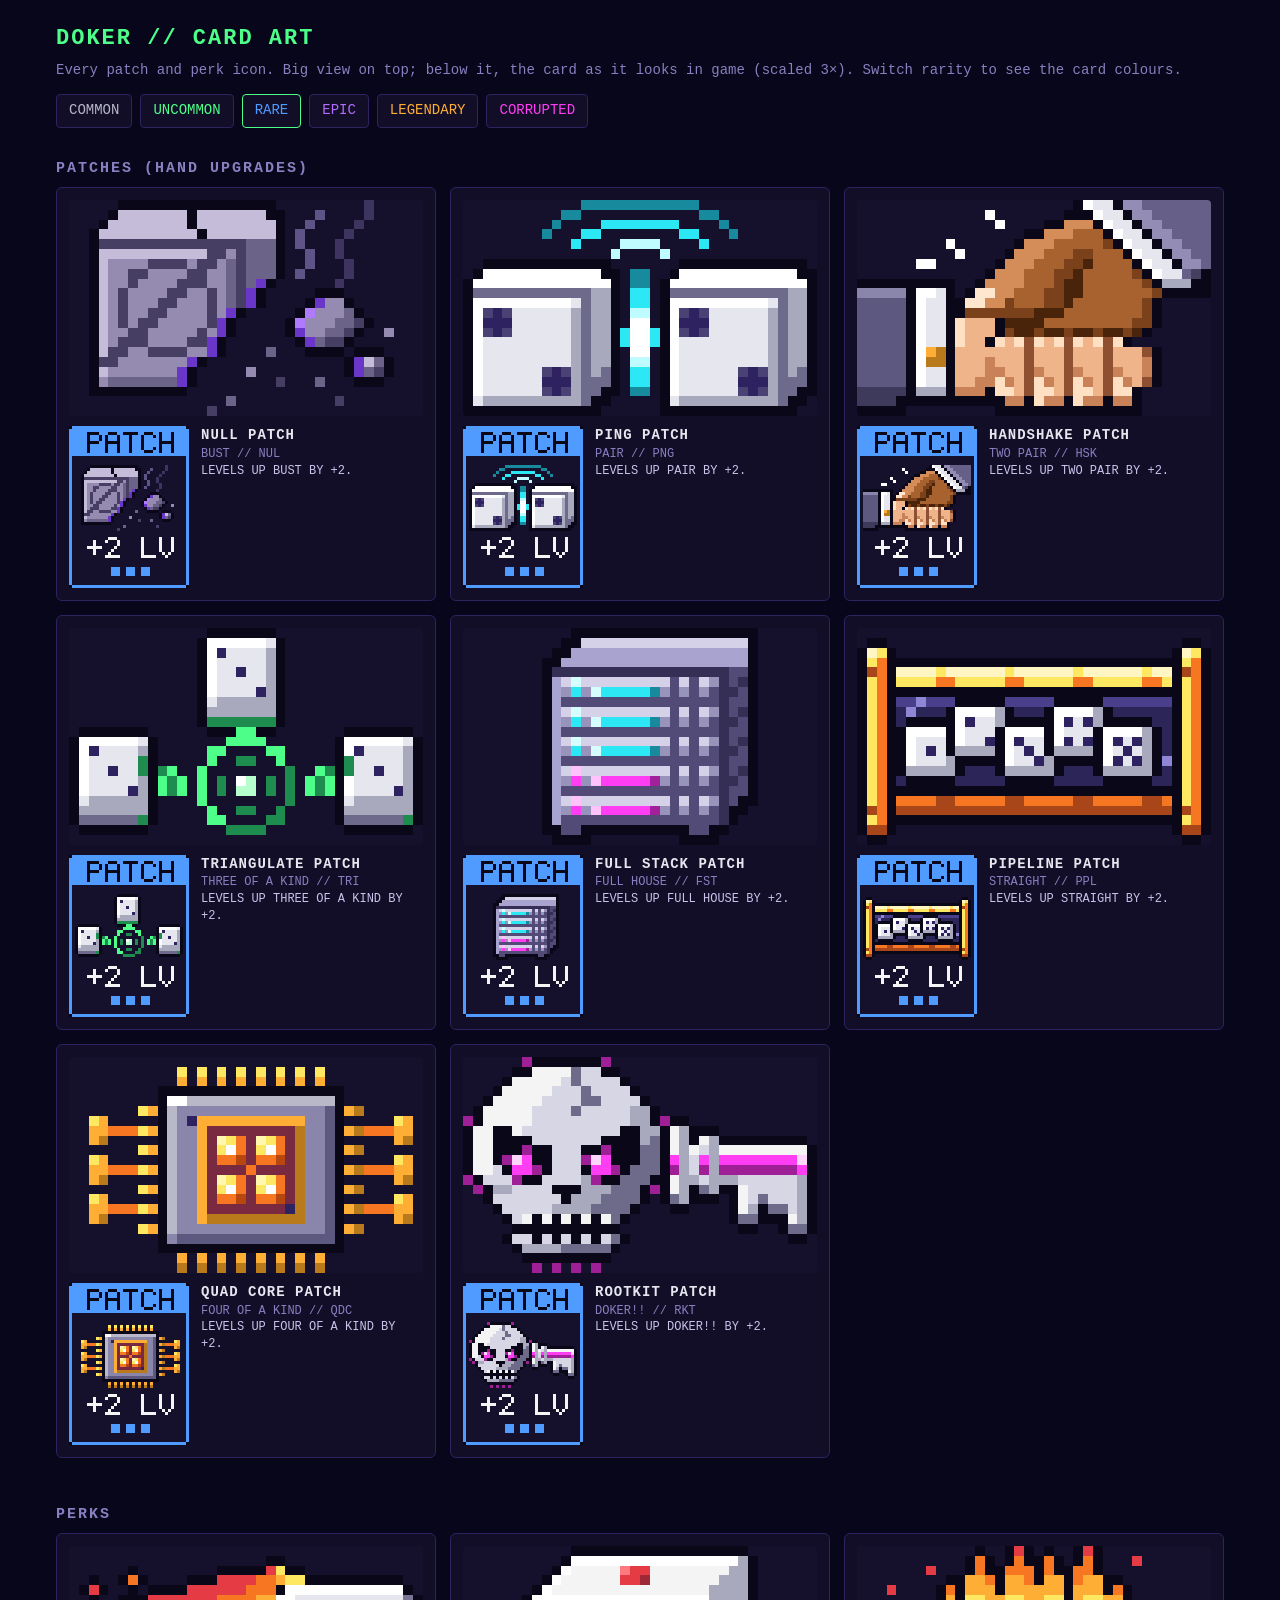
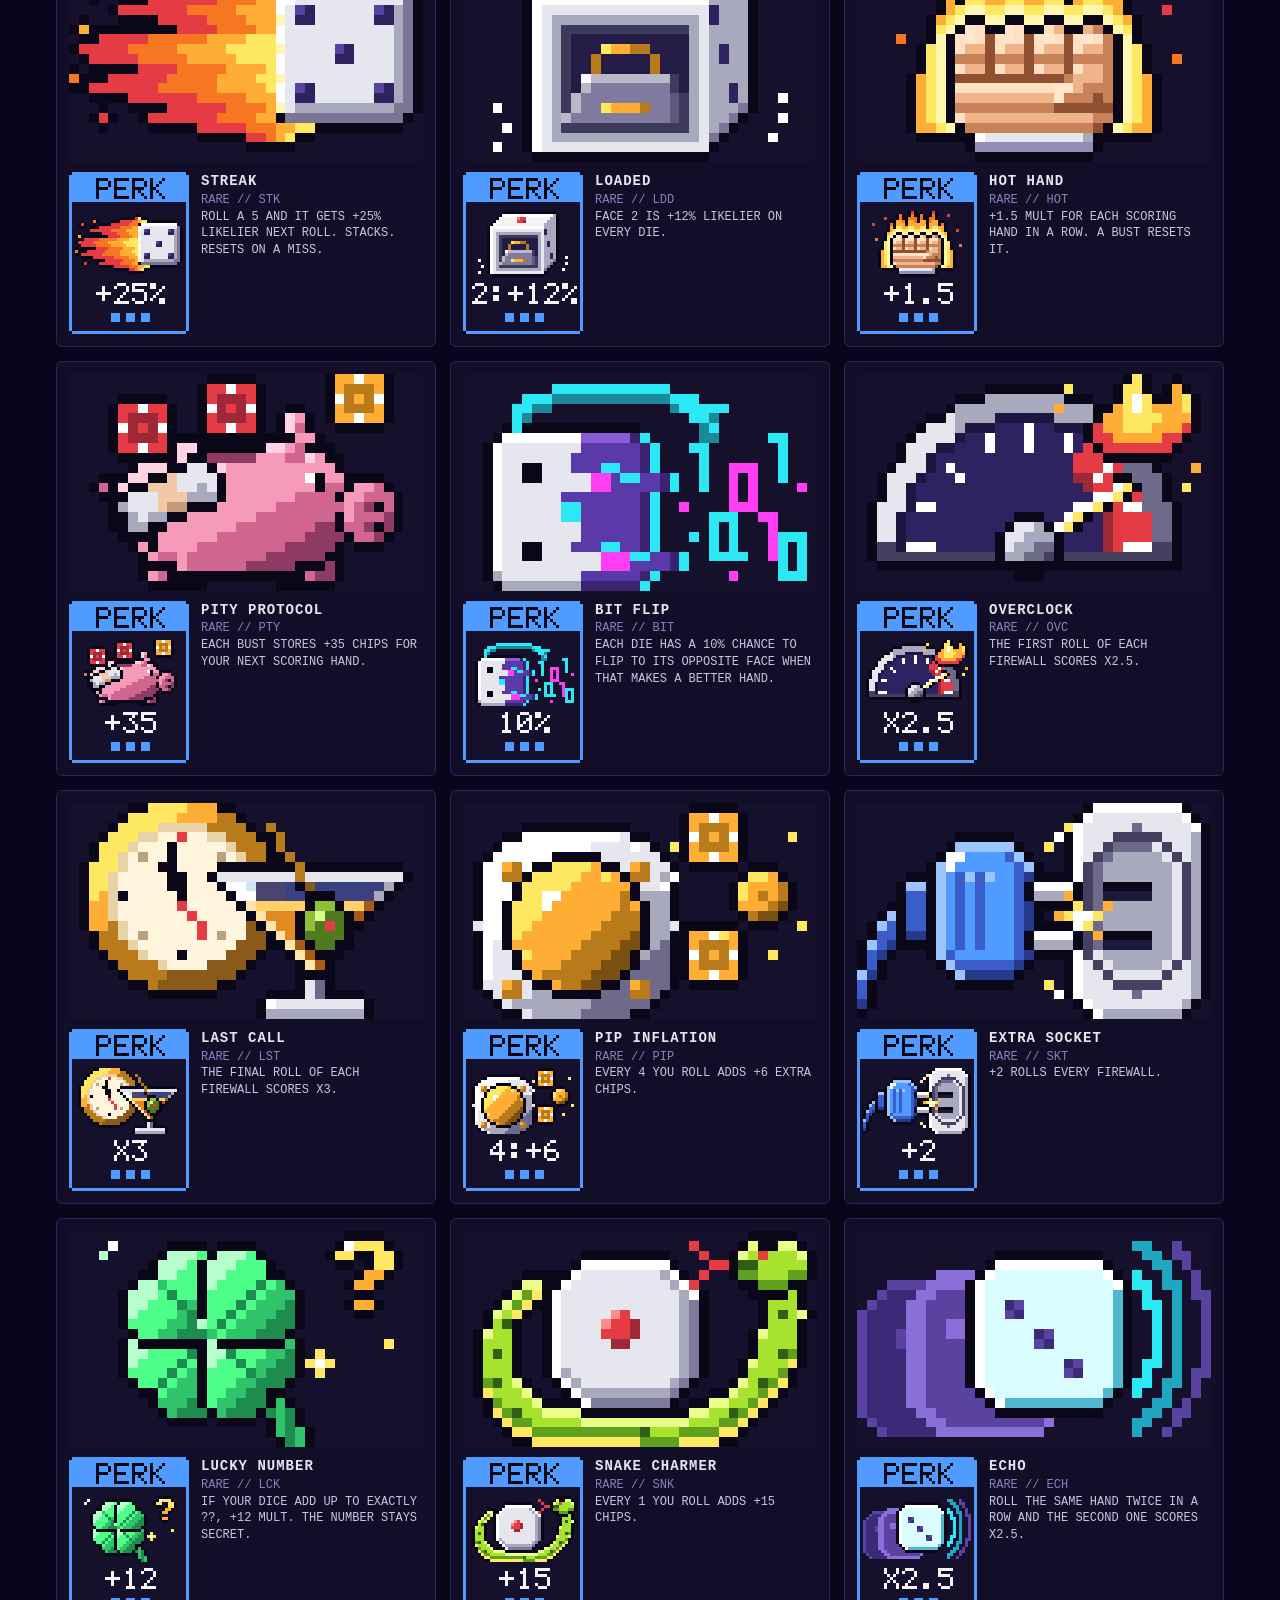
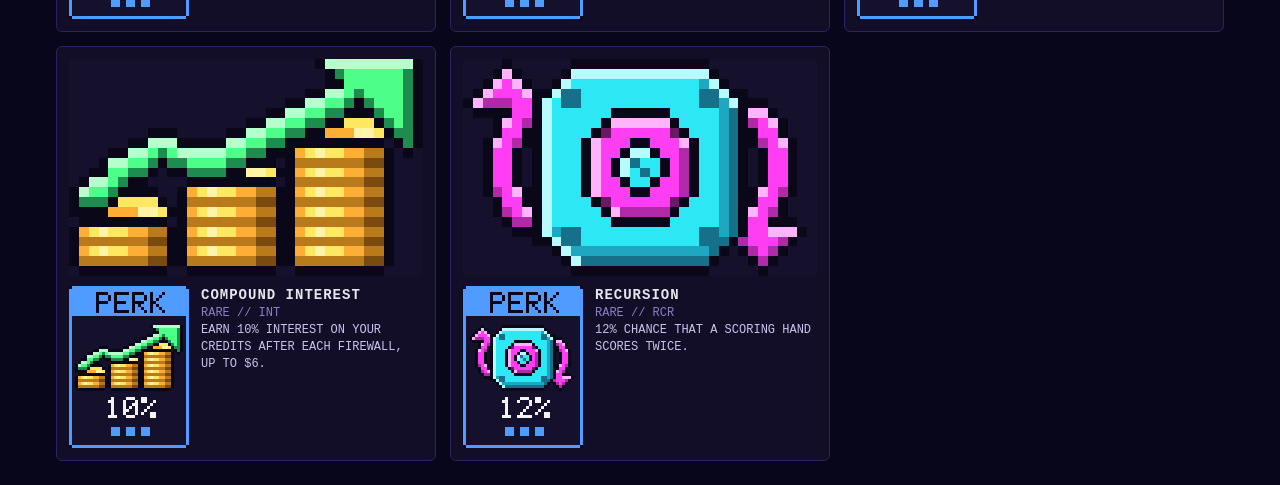
==== art-gallery.html @ 561af398 "Declutter table, show perk values, autosave + continue, card art - Table: remove HOUSE OF BONES, ~/D" ====
<!doctype html>
<html lang="en">
<head>
<meta charset="utf-8">
<meta name="viewport" content="width=device-width, initial-scale=1">
<title>DOKER Card Art</title>
<style>
  :root { --bg: #07061a; --panel: #120e28; --line: #2e2260; --text: #e6e6ef; --dim: #8a7fc0; --green: #4dff88; }
  * { box-sizing: border-box; }
  body { margin: 0; background: var(--bg); color: var(--text); font: 14px/1.4 ui-monospace, Menlo, Consolas, monospace; }
  header { padding: 24px 16px 8px; max-width: 1200px; margin: 0 auto; }
  h1 { margin: 0; font-size: 22px; letter-spacing: 2px; color: var(--green); }
  header p { margin: 6px 0 0; color: var(--dim); }
  .bar { display: flex; gap: 8px; flex-wrap: wrap; margin-top: 14px; }
  .bar button { background: var(--panel); color: var(--text); border: 1px solid var(--line); padding: 6px 12px; font: inherit; cursor: pointer; border-radius: 4px; }
  .bar button.on { border-color: var(--green); color: var(--green); }
  h2 { max-width: 1200px; margin: 22px auto 8px; padding: 0 16px; font-size: 15px; color: var(--dim); letter-spacing: 2px; }
  .grid { max-width: 1200px; margin: 0 auto; padding: 0 16px 24px; display: grid; grid-template-columns: repeat(auto-fill, minmax(300px, 1fr)); gap: 14px; }
  .tile { background: var(--panel); border: 1px solid var(--line); border-radius: 6px; padding: 12px; display: flex; flex-direction: column; gap: 10px; }
  .row { display: flex; gap: 12px; align-items: flex-start; }
  canvas { image-rendering: pixelated; display: block; }
  .big { background: #15112c; border-radius: 4px; width: 100%; height: auto; }
  .name { font-weight: bold; letter-spacing: 1px; }
  .sub { color: var(--dim); font-size: 12px; }
  .desc { font-size: 12px; color: #c9c3ea; }
  .missing { color: #ff6b75; font-size: 12px; }
</style>
</head>
<body>
<header>
  <h1>DOKER // CARD ART</h1>
  <p>Every patch and perk icon. Big view on top; below it, the card as it looks in game (scaled 3×). Switch rarity to see the card colours.</p>
  <div class="bar" id="rar"></div>
</header>
<h2>PATCHES (HAND UPGRADES)</h2>
<div class="grid" id="patches"></div>
<h2>PERKS</h2>
<div class="grid" id="perks"></div>

<script src="js/font.js"></script>
<script src="js/sprites.js"></script>
<script src="js/cardart.js"></script>
<script src="js/rules.js"></script>
<script src="js/items.js"></script>
<script>
'use strict';
let rarity = 2;

function bigCanvas(img) {
  const Z = 6, c = document.createElement('canvas');
  c.width = 36 * Z; c.height = 22 * Z; c.className = 'big';
  const g = c.getContext('2d'); g.imageSmoothingEnabled = false;
  g.fillStyle = '#15112c'; g.fillRect(0, 0, c.width, c.height);
  if (img) g.drawImage(img, Math.round((36 - img.width) / 2) * Z, Math.round((22 - img.height) / 2) * Z, img.width * Z, img.height * Z);
  return c;
}

// Mirrors UI.itemCard's layout (40x54 pack card) without needing the game loop.
function cardCanvas(it) {
  const W = 40, H = 54, S = 3, col = RARITY.col[it.rarity];
  const [tmp, t] = newCanvas(W, H);
  t.fillStyle = PAL.ink; t.fillRect(0, 0, W, H);
  t.fillStyle = col; t.fillRect(1, 0, W - 2, H); t.fillRect(0, 1, W, H - 2);
  t.fillStyle = '#15112c'; t.fillRect(1, 1, W - 2, H - 2);
  t.fillStyle = col; t.fillRect(1, 1, W - 2, 9);
  drawText(t, it.kind === 'perk' ? 'PERK' : 'PATCH', W / 2, 2, PAL.ink, { align: 'center' });
  const art = CARD_ART[it.kind === 'patch' ? it.key : it.id];
  if (art) t.drawImage(art, Math.round((W - art.width) / 2), 11 + Math.max(0, Math.floor((H - 27 - art.height) / 2)));
  else drawText(t, itemCode(it), W / 2, H / 2 - 8, col, { align: 'center', scale: 2 });
  const label = it.kind === 'patch' ? '+' + PATCH_BOOST[it.rarity].lv + ' LV' : perkShort(it);
  drawText(t, label, W / 2, art ? H - 17 : H / 2 + 9, PAL.white, { align: 'center' });
  const n = it.rarity === 5 ? 5 : it.rarity + 1, tw = n * 5 - 2;
  for (let k = 0; k < n; k++) { t.fillStyle = it.rarity === 5 ? PAL.magenta : col; t.fillRect(Math.round(W / 2 - tw / 2) + k * 5, H - 7, 3, 3); }
  const c = document.createElement('canvas'); c.width = W * S; c.height = H * S;
  const g = c.getContext('2d'); g.imageSmoothingEnabled = false; g.drawImage(tmp, 0, 0, W * S, H * S);
  return c;
}

function tile(it, title, sub, desc) {
  const art = CARD_ART[it.kind === 'patch' ? it.key : it.id];
  const el = document.createElement('div'); el.className = 'tile';
  const row = document.createElement('div'); row.className = 'row';
  const txt = document.createElement('div');
  txt.innerHTML = `<div class="name"></div><div class="sub"></div><div class="desc"></div>` + (art ? '' : '<div class="missing">NO ART YET</div>');
  txt.querySelector('.name').textContent = title;
  txt.querySelector('.sub').textContent = sub;
  txt.querySelector('.desc').textContent = desc;
  row.append(cardCanvas(it), txt);
  el.append(bigCanvas(art), row);
  return el;
}

function render() {
  const P = document.getElementById('patches'), K = document.getElementById('perks');
  P.innerHTML = ''; K.innerHTML = '';
  for (const key of Object.keys(HANDS)) {
    const it = makePatch(key, rarity);
    P.appendChild(tile(it, HANDS[key].proto + ' PATCH', HANDS[key].name + ' // ' + PATCH_CODE[key], itemDesc(it, true)));
  }
  for (const id of PERK_IDS) {
    const it = makePerk(id, rarity);
    K.appendChild(tile(it, PERK_DEFS[id].name, RARITY.name[rarity] + ' // ' + PERK_DEFS[id].code, itemDesc(it, true)));
  }
}

const bar = document.getElementById('rar');
RARITY.name.forEach((n, r) => {
  const b = document.createElement('button'); b.textContent = n; b.style.color = RARITY.col[r];
  b.onclick = () => { rarity = r; [...bar.children].forEach((x, i) => x.classList.toggle('on', i === r)); render(); };
  if (r === rarity) b.classList.add('on');
  bar.appendChild(b);
});
render();
</script>
</body>
</html>
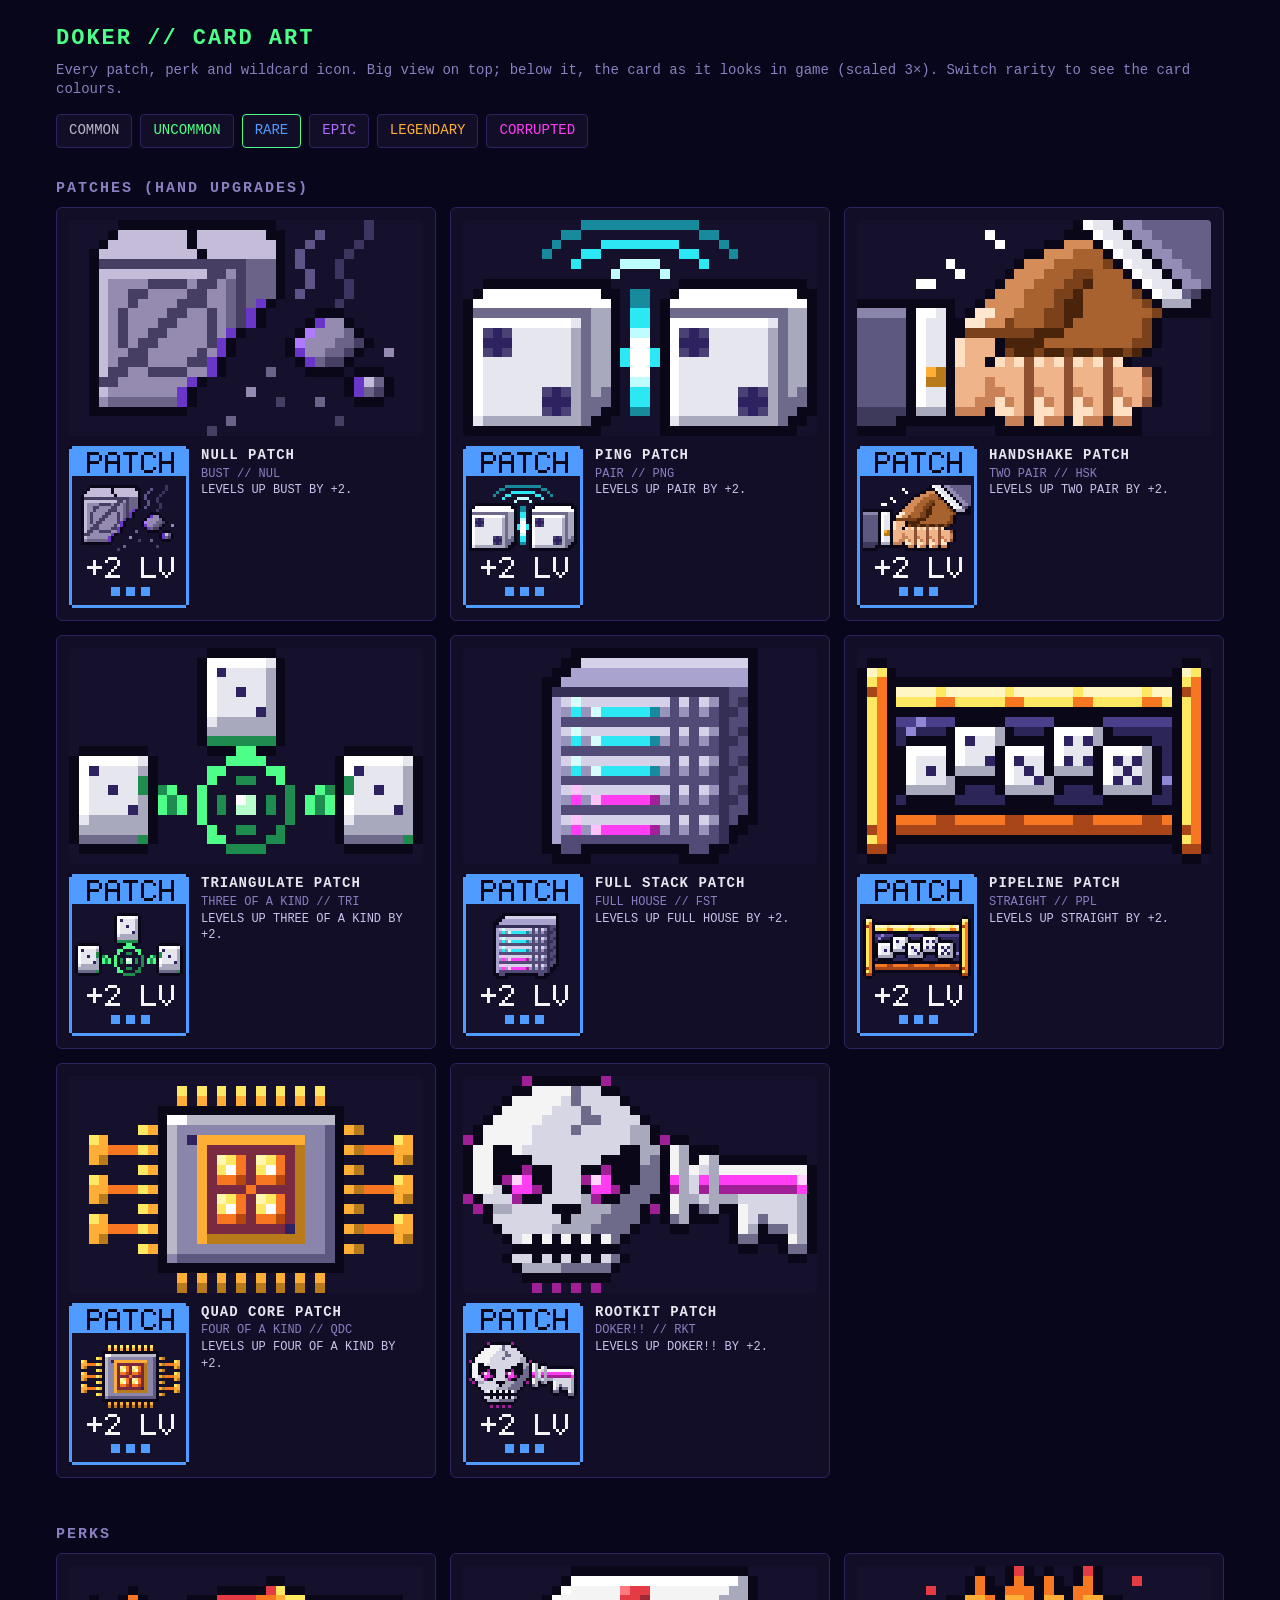
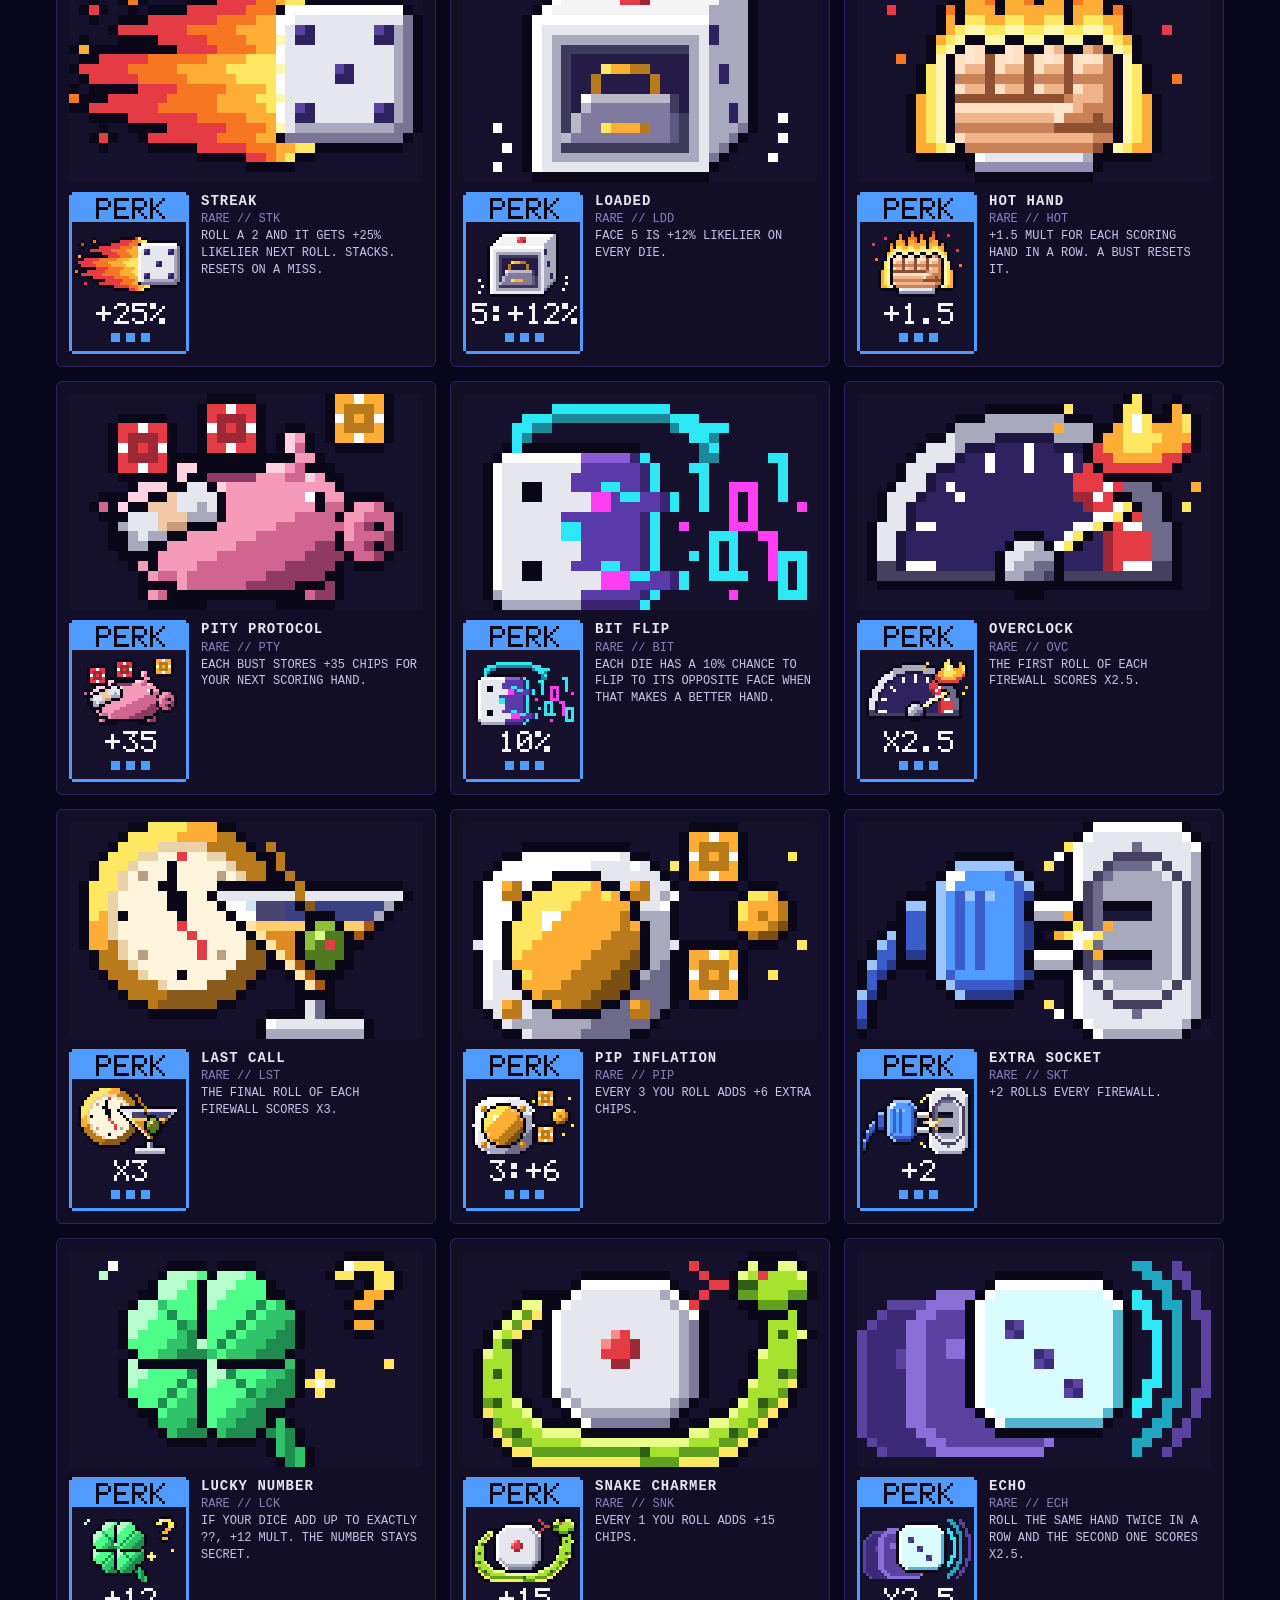
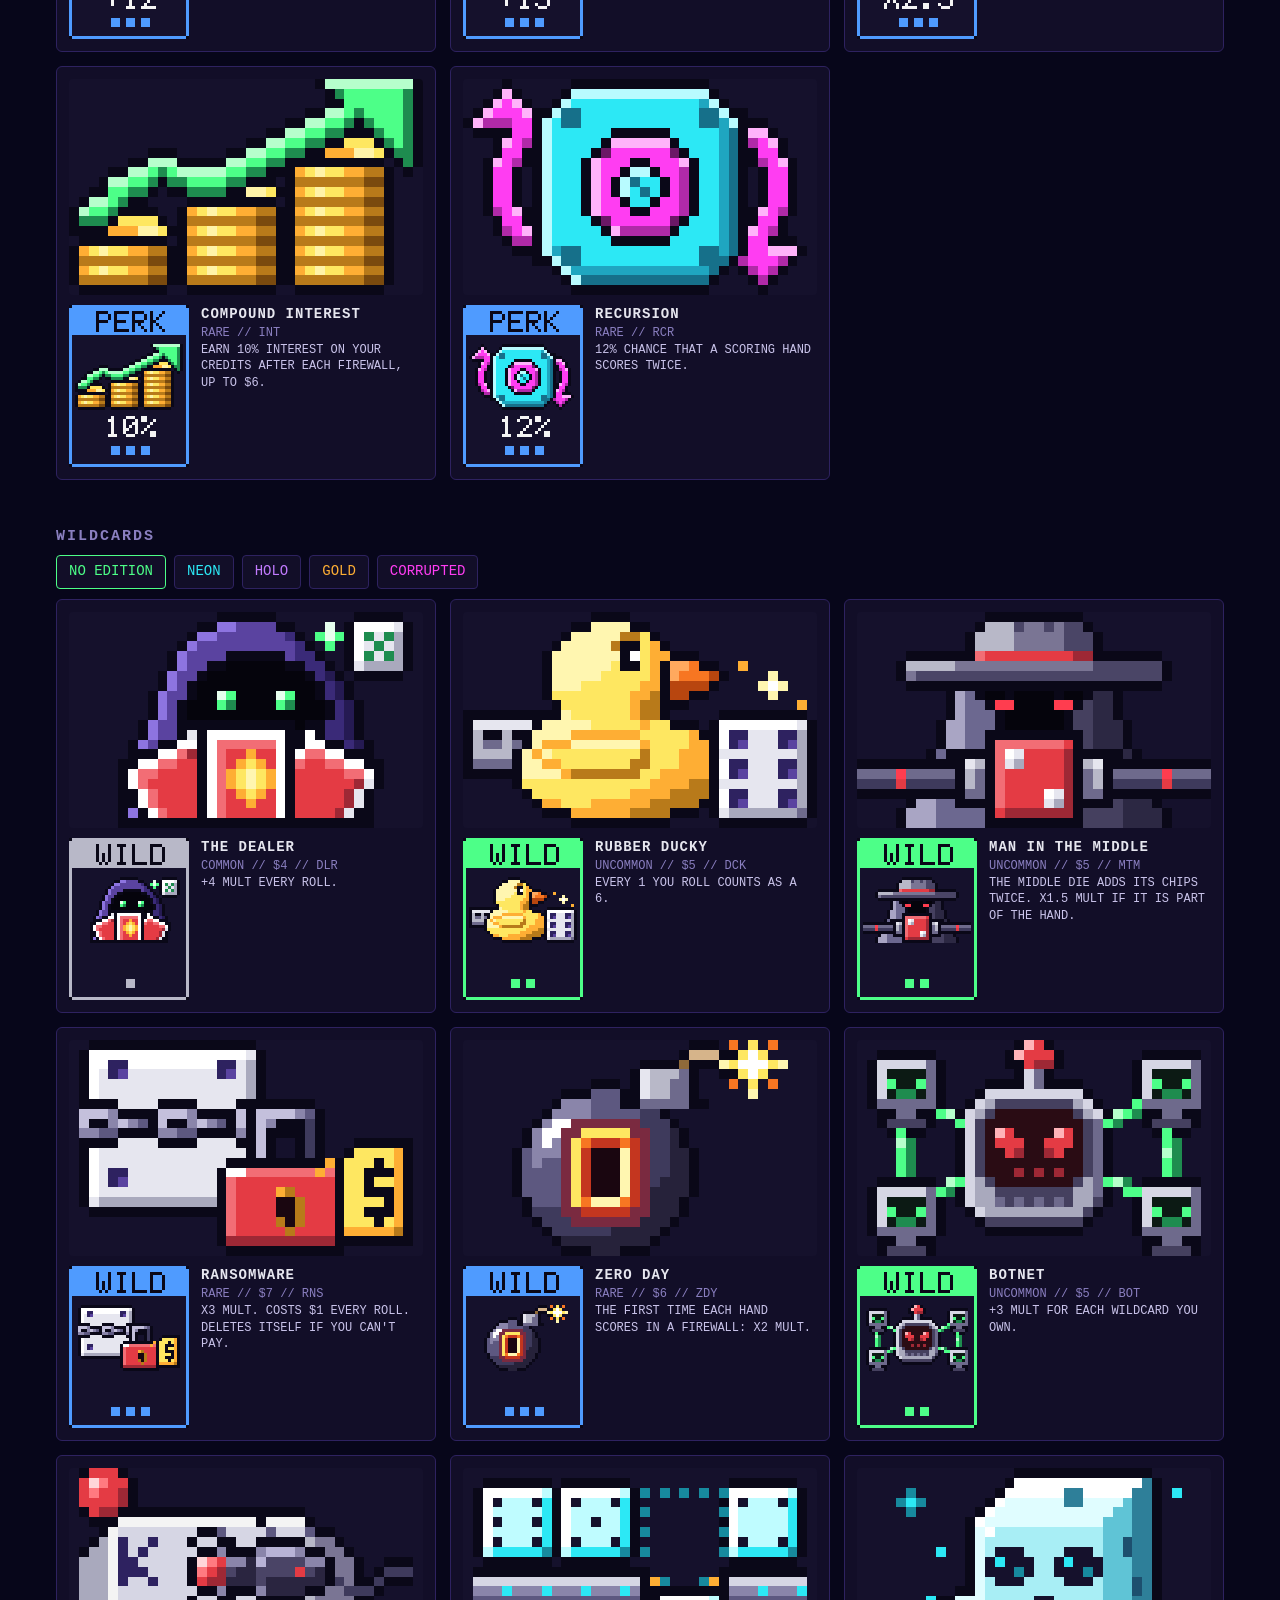
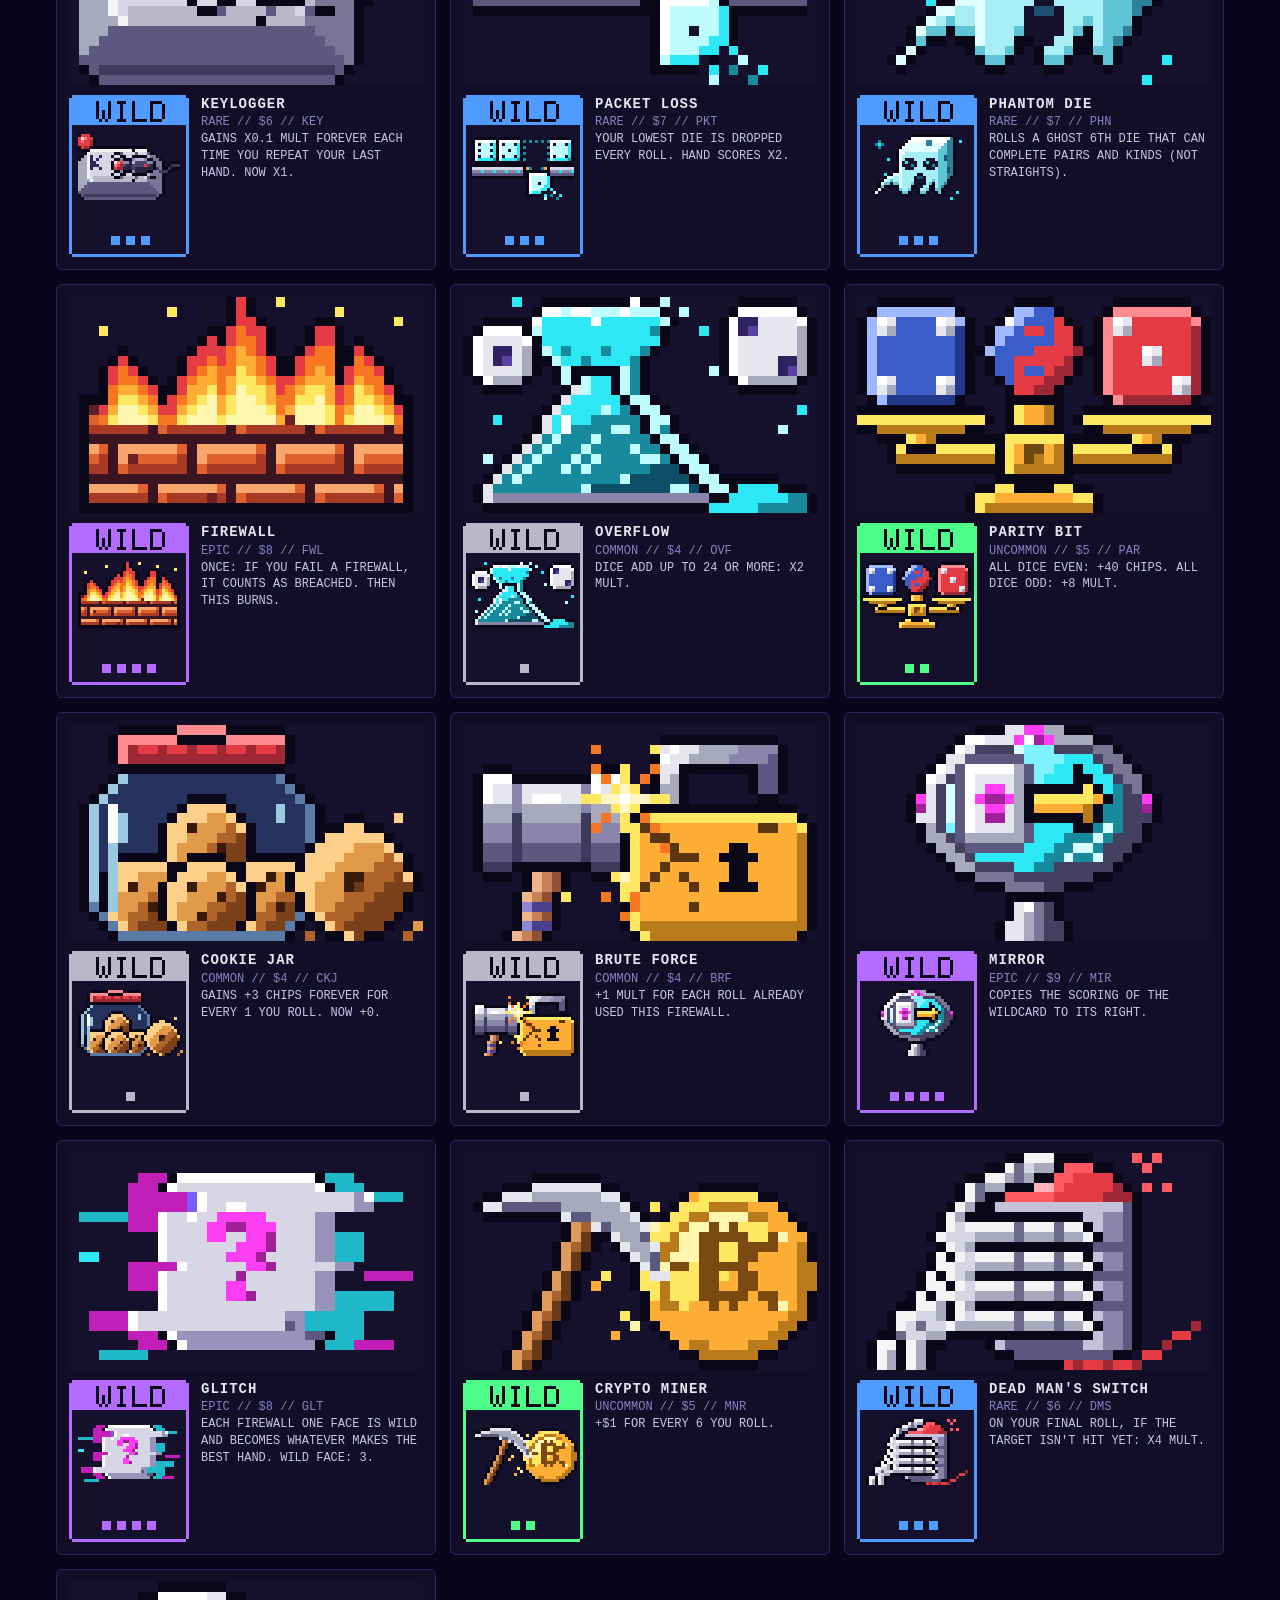
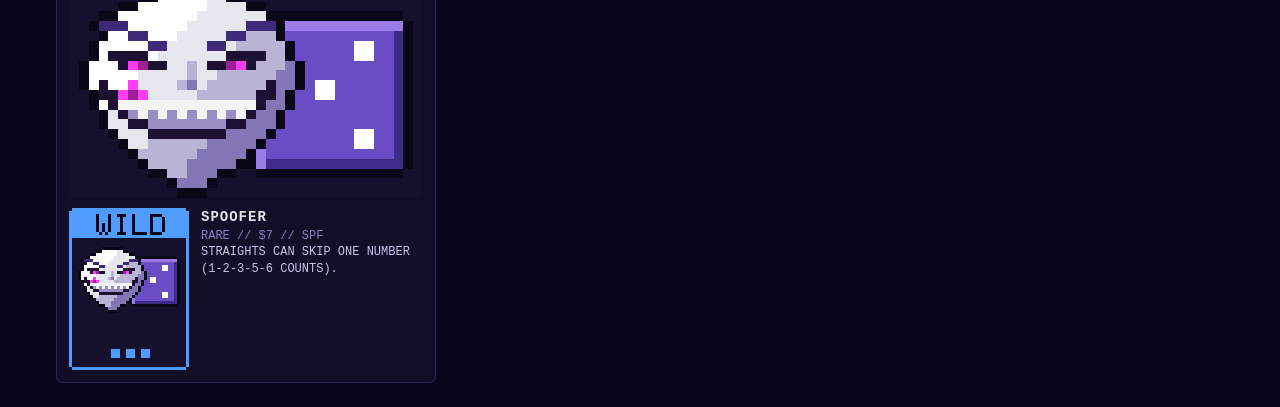
==== commit 1680963d: "Add wildcards: 19 joker-style cards, editions, pack, art - Engine: WILD_DEFS, editions, evalHand (Ru" ====
--- a/art-gallery.html
+++ b/art-gallery.html
@@ -29,13 +29,16 @@
 <body>
 <header>
   <h1>DOKER // CARD ART</h1>
-  <p>Every patch and perk icon. Big view on top; below it, the card as it looks in game (scaled 3×). Switch rarity to see the card colours.</p>
+  <p>Every patch, perk and wildcard icon. Big view on top; below it, the card as it looks in game (scaled 3×). Switch rarity to see the card colours.</p>
   <div class="bar" id="rar"></div>
 </header>
 <h2>PATCHES (HAND UPGRADES)</h2>
 <div class="grid" id="patches"></div>
 <h2>PERKS</h2>
 <div class="grid" id="perks"></div>
+<h2>WILDCARDS</h2>
+<div class="bar" id="eds" style="max-width:1200px;margin:0 auto 10px;padding:0 16px"></div>
+<div class="grid" id="wilds"></div>
 
 <script src="js/font.js"></script>
 <script src="js/sprites.js"></script>
@@ -44,7 +47,7 @@
 <script src="js/items.js"></script>
 <script>
 'use strict';
-let rarity = 2;
+let rarity = 2, edition = null;
 
 function bigCanvas(img) {
   const Z = 6, c = document.createElement('canvas');
@@ -63,12 +66,13 @@
   t.fillStyle = col; t.fillRect(1, 0, W - 2, H); t.fillRect(0, 1, W, H - 2);
   t.fillStyle = '#15112c'; t.fillRect(1, 1, W - 2, H - 2);
   t.fillStyle = col; t.fillRect(1, 1, W - 2, 9);
-  drawText(t, it.kind === 'perk' ? 'PERK' : 'PATCH', W / 2, 2, PAL.ink, { align: 'center' });
+  drawText(t, it.kind === 'perk' ? 'PERK' : it.kind === 'wild' ? 'WILD' : 'PATCH', W / 2, 2, PAL.ink, { align: 'center' });
   const art = CARD_ART[it.kind === 'patch' ? it.key : it.id];
   if (art) t.drawImage(art, Math.round((W - art.width) / 2), 11 + Math.max(0, Math.floor((H - 27 - art.height) / 2)));
   else drawText(t, itemCode(it), W / 2, H / 2 - 8, col, { align: 'center', scale: 2 });
-  const label = it.kind === 'patch' ? '+' + PATCH_BOOST[it.rarity].lv + ' LV' : perkShort(it);
-  drawText(t, label, W / 2, art ? H - 17 : H / 2 + 9, PAL.white, { align: 'center' });
+  const label = itemShort(it);
+  if (label) drawText(t, label, W / 2, art ? H - 17 : H / 2 + 9, it.edition ? EDITIONS[it.edition].col : PAL.white, { align: 'center' });
+  if (it.edition) { t.fillStyle = EDITIONS[it.edition].col; t.fillRect(0, 0, W, 1); t.fillRect(0, H - 1, W, 1); t.fillRect(0, 0, 1, H); t.fillRect(W - 1, 0, 1, H); }
   const n = it.rarity === 5 ? 5 : it.rarity + 1, tw = n * 5 - 2;
   for (let k = 0; k < n; k++) { t.fillStyle = it.rarity === 5 ? PAL.magenta : col; t.fillRect(Math.round(W / 2 - tw / 2) + k * 5, H - 7, 3, 3); }
   const c = document.createElement('canvas'); c.width = W * S; c.height = H * S;
@@ -97,6 +101,11 @@
     const it = makePatch(key, rarity);
     P.appendChild(tile(it, HANDS[key].proto + ' PATCH', HANDS[key].name + ' // ' + PATCH_CODE[key], itemDesc(it, true)));
   }
+  const Wd = document.getElementById('wilds'); Wd.innerHTML = '';
+  for (const id of WILD_IDS) {
+    const it = makeWild(id, edition);
+    Wd.appendChild(tile(it, WILD_DEFS[id].name, RARITY.name[it.rarity] + ' // $' + itemPrice(it) + ' // ' + WILD_DEFS[id].code, itemDesc(it, true)));
+  }
   for (const id of PERK_IDS) {
     const it = makePerk(id, rarity);
     K.appendChild(tile(it, PERK_DEFS[id].name, RARITY.name[rarity] + ' // ' + PERK_DEFS[id].code, itemDesc(it, true)));
@@ -110,6 +119,14 @@
   if (r === rarity) b.classList.add('on');
   bar.appendChild(b);
 });
+const eds = document.getElementById('eds');
+[null, ...Object.keys(EDITIONS)].forEach(e => {
+  const b = document.createElement('button'); b.textContent = e ? EDITIONS[e].name : 'NO EDITION';
+  if (e) b.style.color = EDITIONS[e].col;
+  b.onclick = () => { edition = e; [...eds.children].forEach(x => x.classList.toggle('on', x === b)); render(); };
+  if (e === edition) b.classList.add('on');
+  eds.appendChild(b);
+});
 render();
 </script>
 </body>
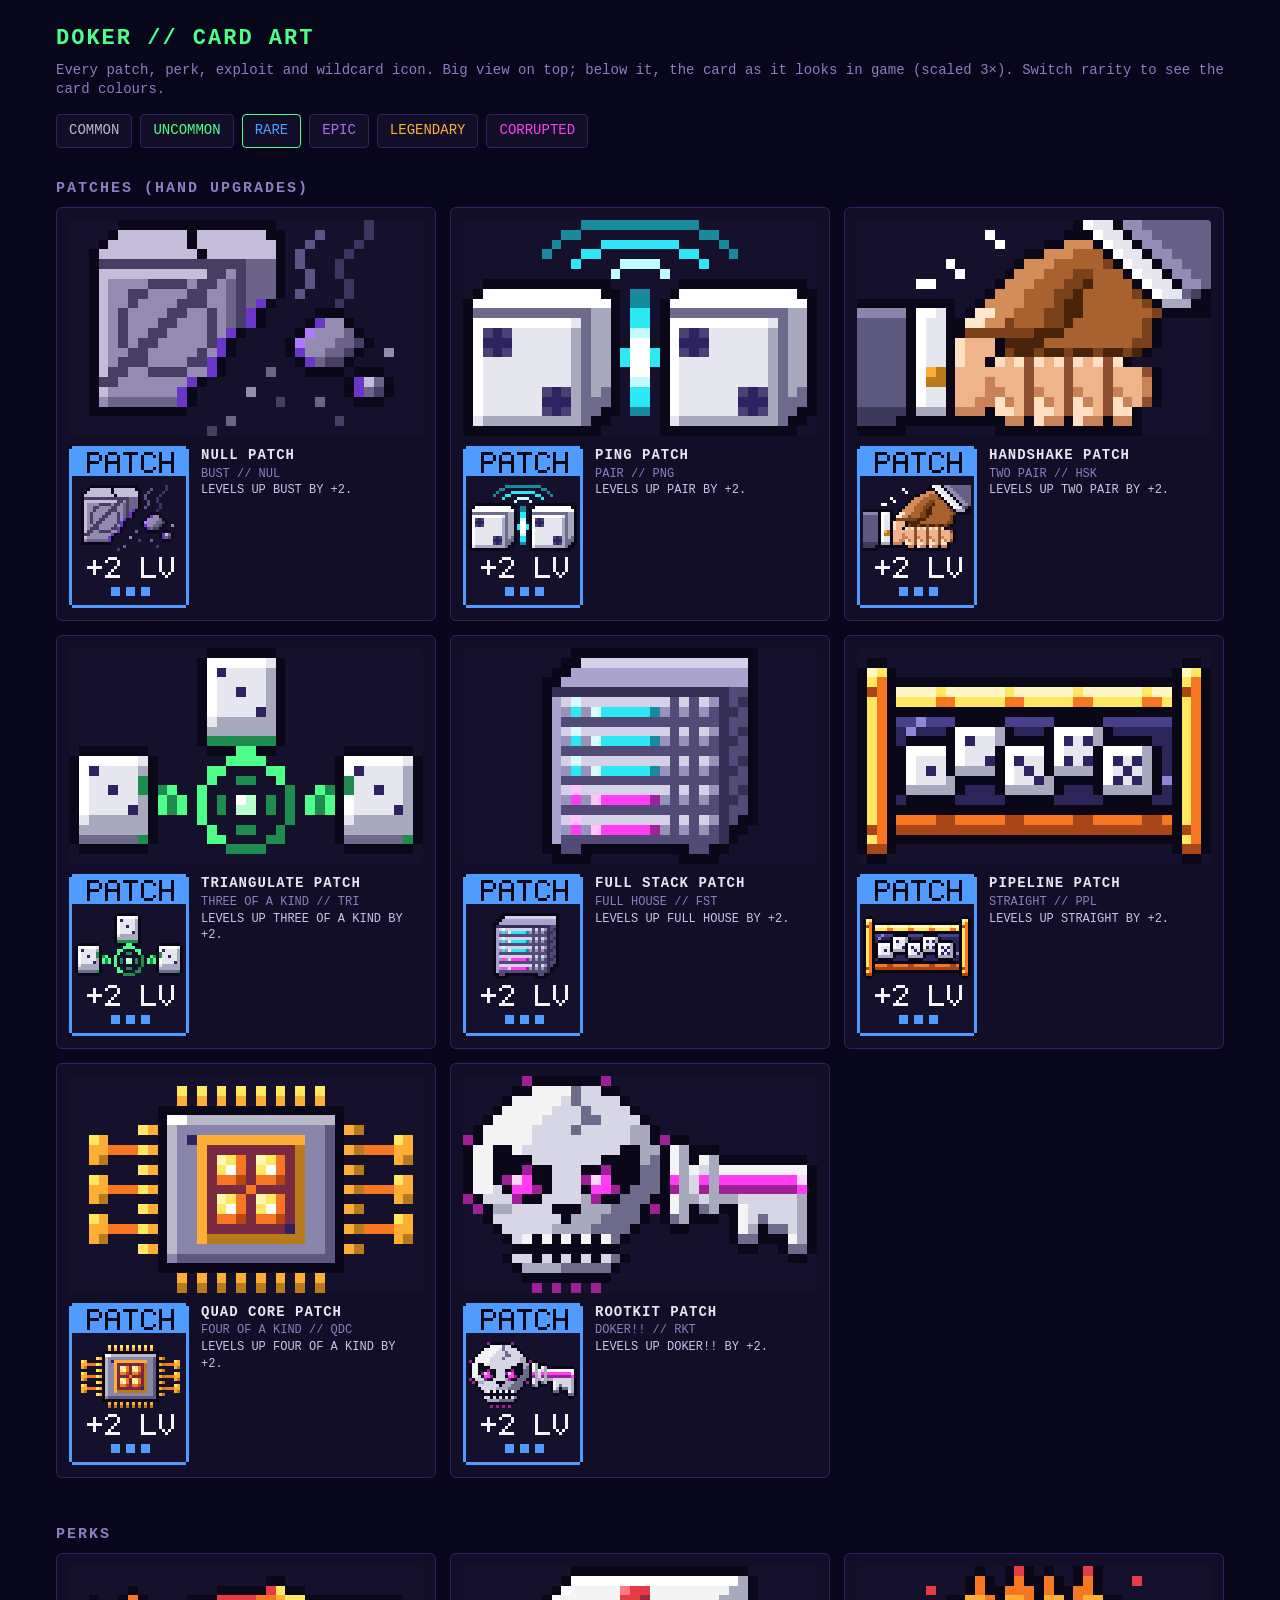
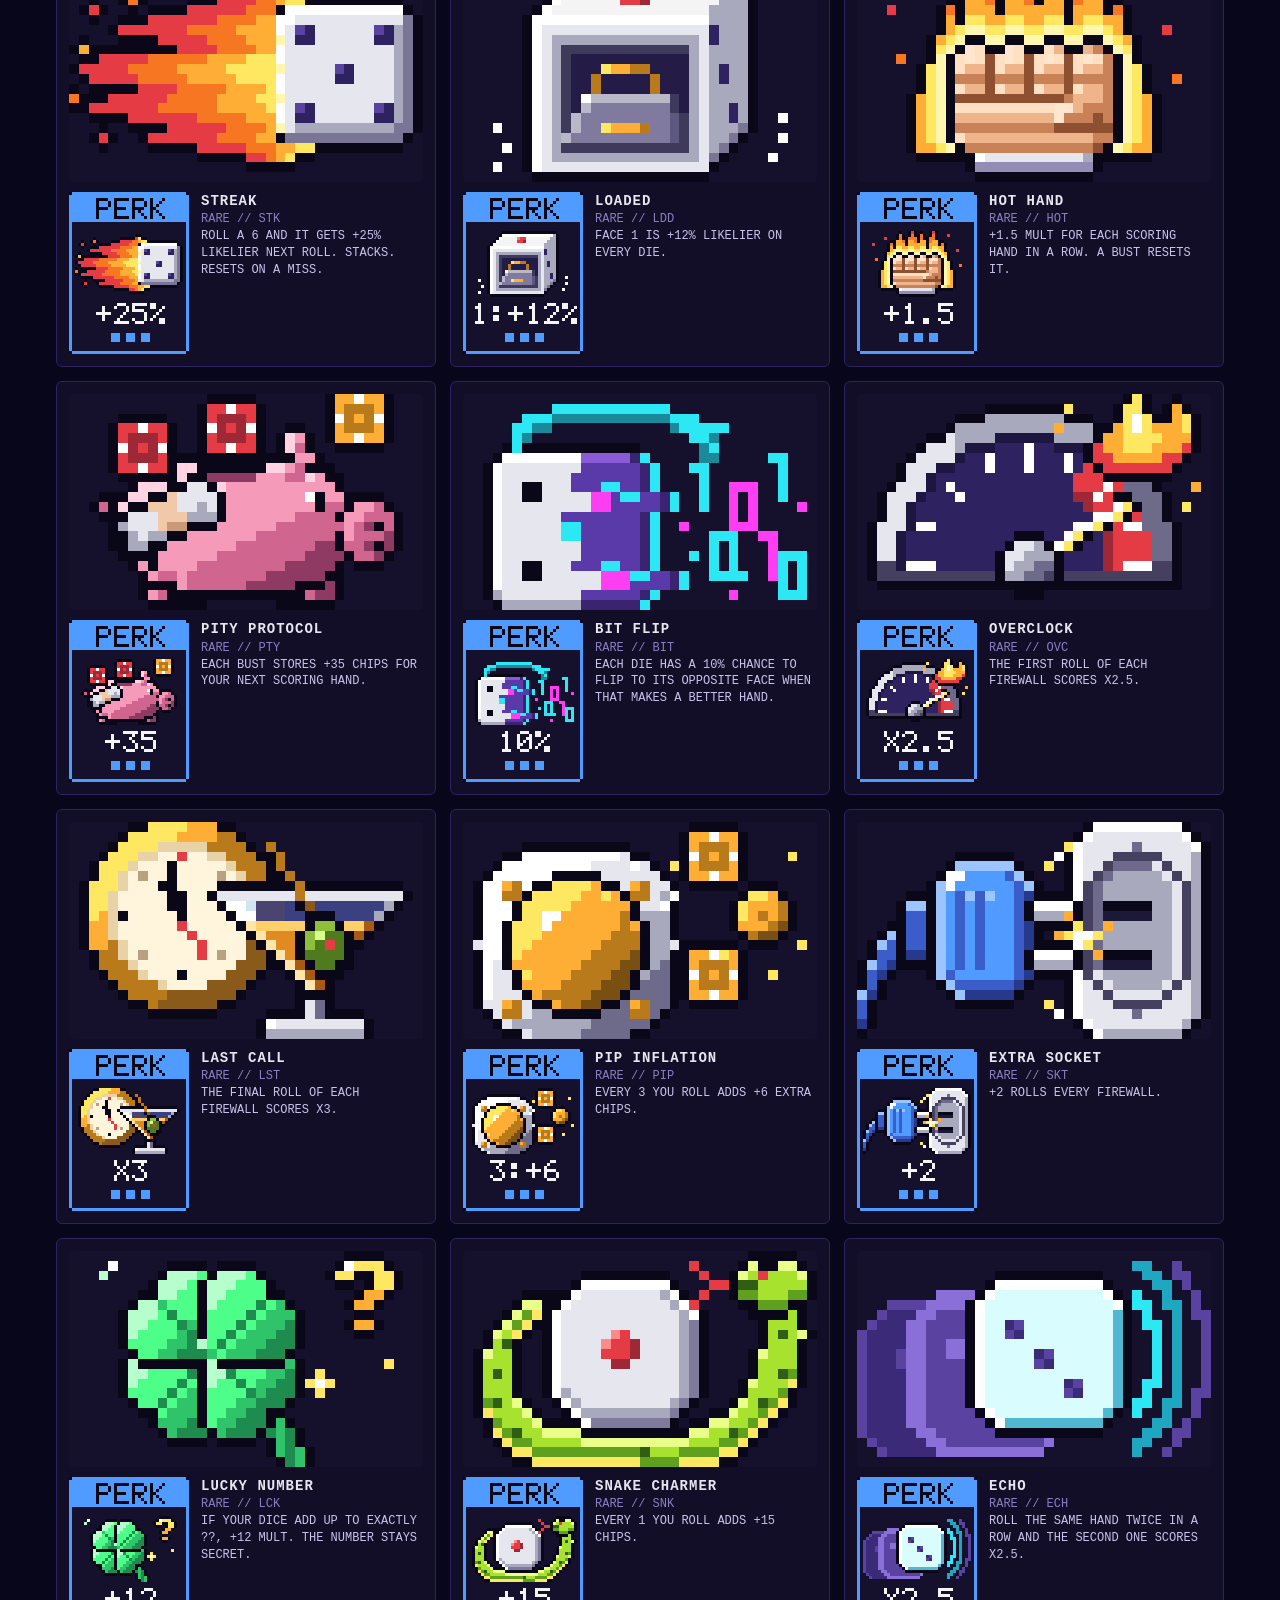
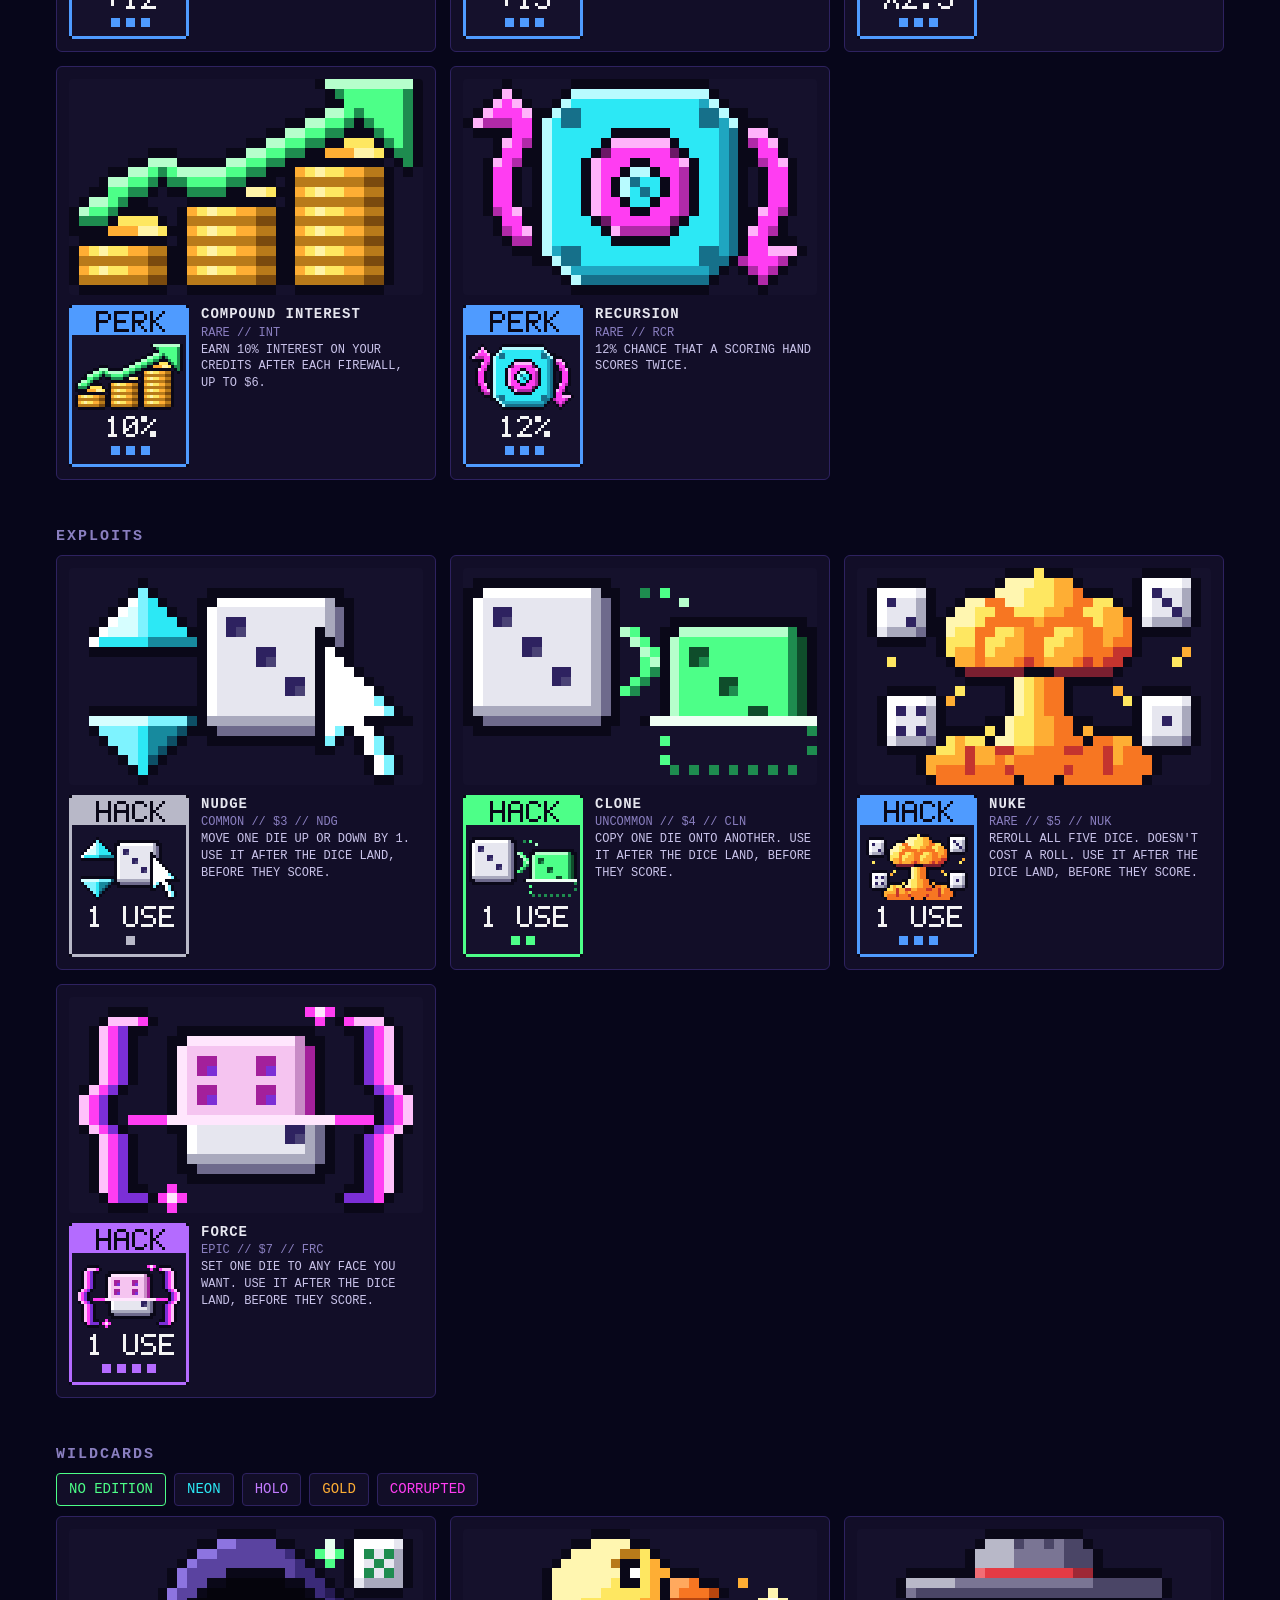
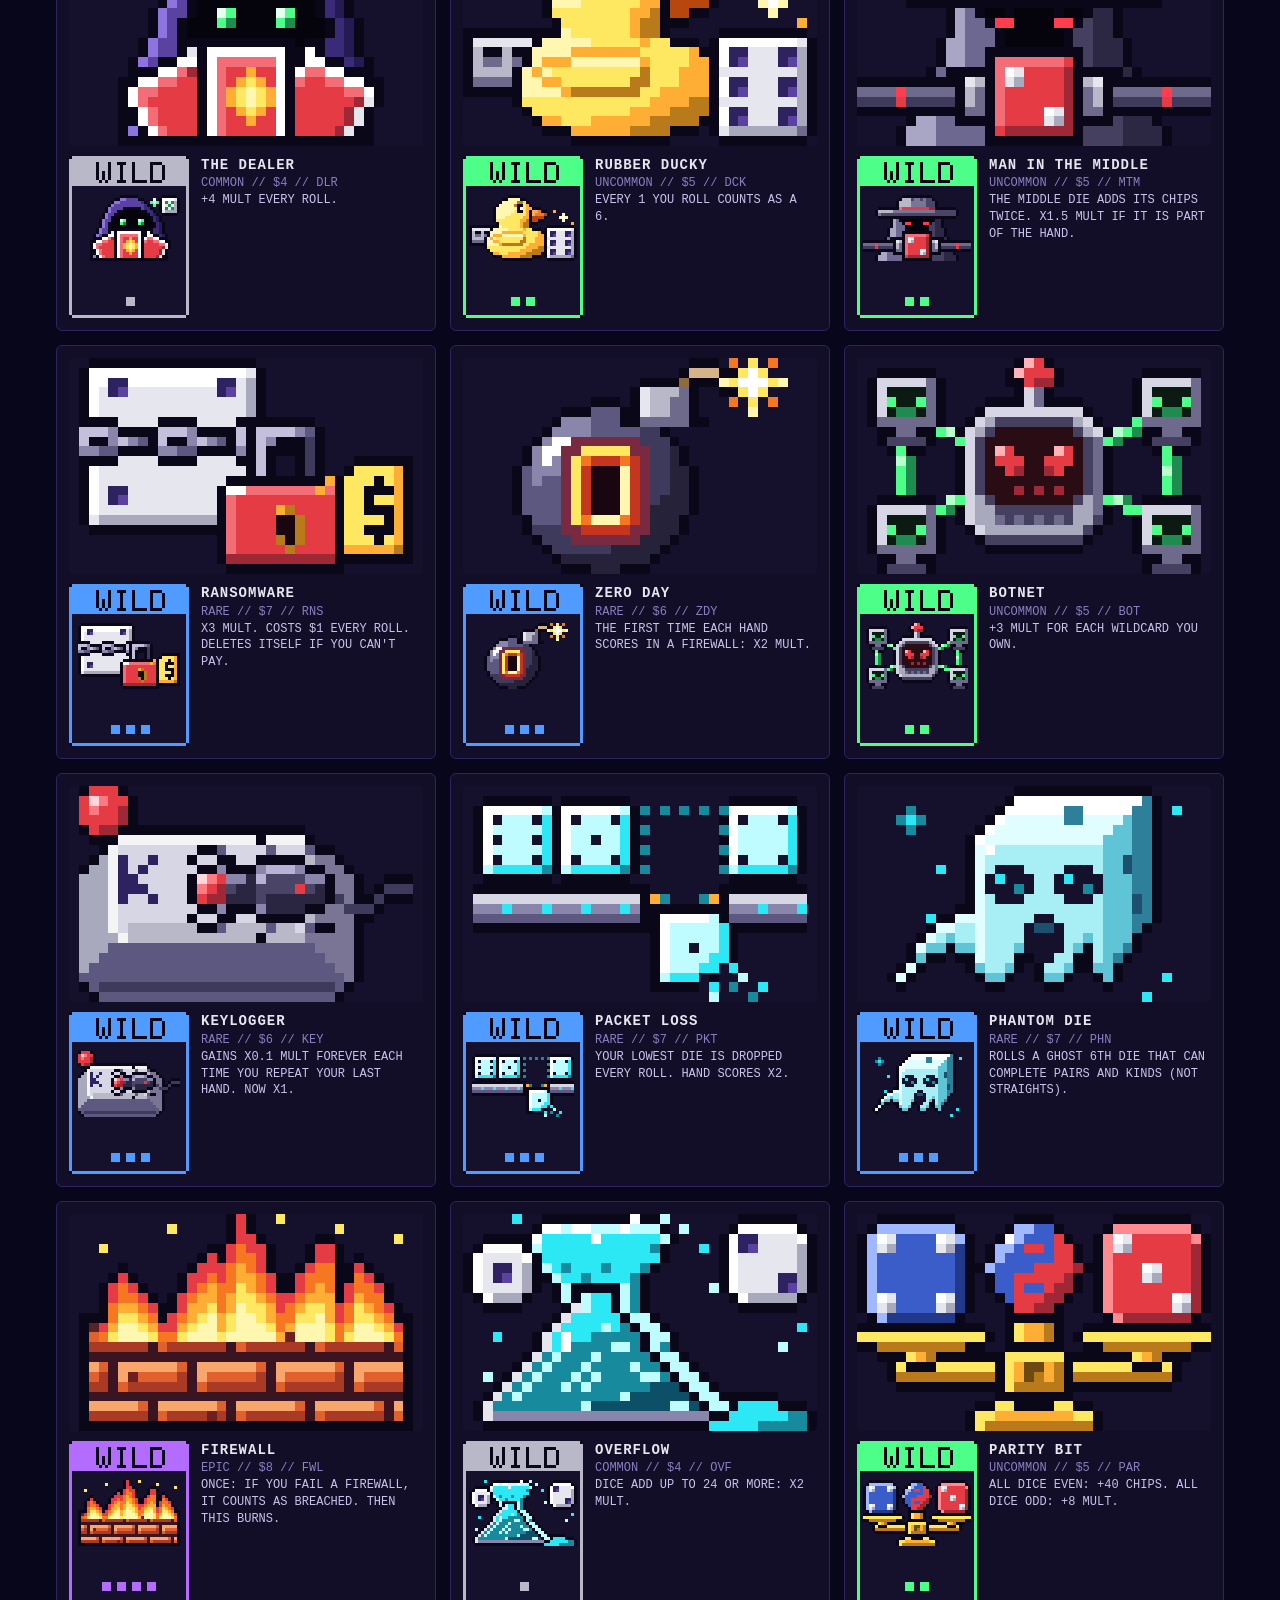
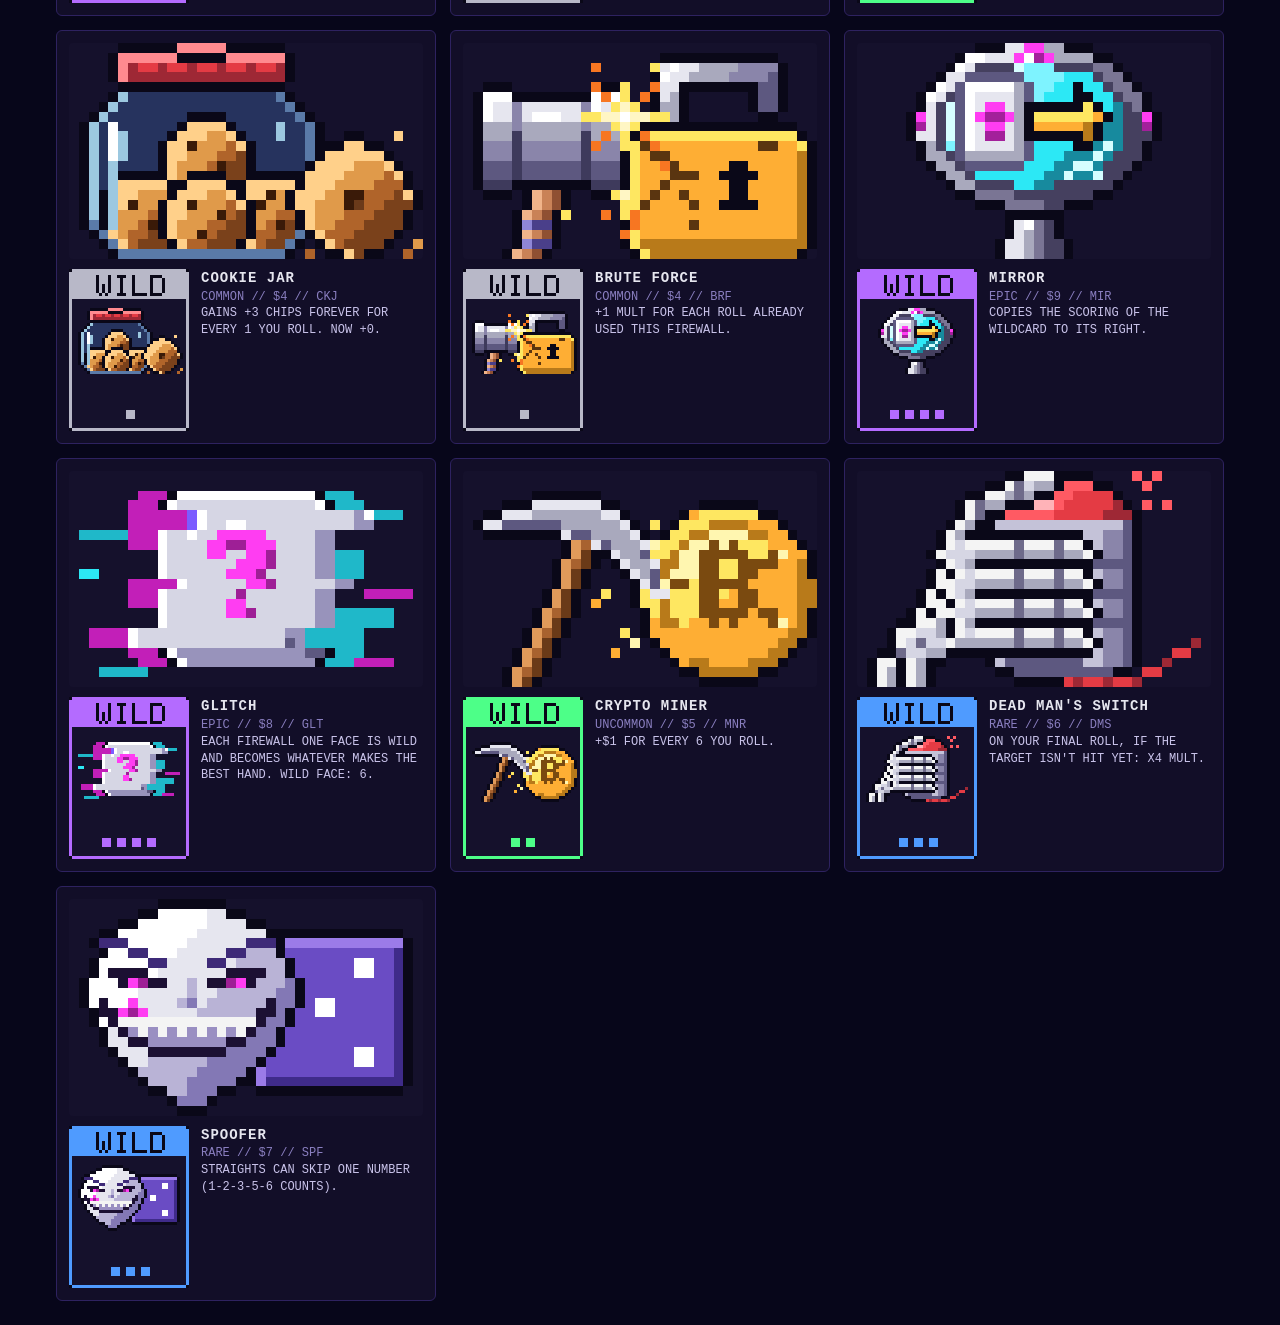
==== commit 4a3fa123: "Add exploits: NUDGE, CLONE, NUKE, FORCE and the HACK WINDOW Single-use hacks (2 slots, bottom-right " ====
--- a/art-gallery.html
+++ b/art-gallery.html
@@ -29,13 +29,15 @@
 <body>
 <header>
   <h1>DOKER // CARD ART</h1>
-  <p>Every patch, perk and wildcard icon. Big view on top; below it, the card as it looks in game (scaled 3×). Switch rarity to see the card colours.</p>
+  <p>Every patch, perk, exploit and wildcard icon. Big view on top; below it, the card as it looks in game (scaled 3×). Switch rarity to see the card colours.</p>
   <div class="bar" id="rar"></div>
 </header>
 <h2>PATCHES (HAND UPGRADES)</h2>
 <div class="grid" id="patches"></div>
 <h2>PERKS</h2>
 <div class="grid" id="perks"></div>
+<h2>EXPLOITS</h2>
+<div class="grid" id="exploits"></div>
 <h2>WILDCARDS</h2>
 <div class="bar" id="eds" style="max-width:1200px;margin:0 auto 10px;padding:0 16px"></div>
 <div class="grid" id="wilds"></div>
@@ -66,7 +68,7 @@
   t.fillStyle = col; t.fillRect(1, 0, W - 2, H); t.fillRect(0, 1, W, H - 2);
   t.fillStyle = '#15112c'; t.fillRect(1, 1, W - 2, H - 2);
   t.fillStyle = col; t.fillRect(1, 1, W - 2, 9);
-  drawText(t, it.kind === 'perk' ? 'PERK' : it.kind === 'wild' ? 'WILD' : 'PATCH', W / 2, 2, PAL.ink, { align: 'center' });
+  drawText(t, { perk: 'PERK', wild: 'WILD', exploit: 'HACK', patch: 'PATCH' }[it.kind], W / 2, 2, PAL.ink, { align: 'center' });
   const art = CARD_ART[it.kind === 'patch' ? it.key : it.id];
   if (art) t.drawImage(art, Math.round((W - art.width) / 2), 11 + Math.max(0, Math.floor((H - 27 - art.height) / 2)));
   else drawText(t, itemCode(it), W / 2, H / 2 - 8, col, { align: 'center', scale: 2 });
@@ -101,6 +103,11 @@
     const it = makePatch(key, rarity);
     P.appendChild(tile(it, HANDS[key].proto + ' PATCH', HANDS[key].name + ' // ' + PATCH_CODE[key], itemDesc(it, true)));
   }
+  const X = document.getElementById('exploits'); X.innerHTML = '';
+  for (const id of EXPLOIT_IDS) {
+    const it = makeExploit(id);
+    X.appendChild(tile(it, EXPLOIT_DEFS[id].name, RARITY.name[it.rarity] + ' // $' + itemPrice(it) + ' // ' + EXPLOIT_DEFS[id].code, itemDesc(it, true)));
+  }
   const Wd = document.getElementById('wilds'); Wd.innerHTML = '';
   for (const id of WILD_IDS) {
     const it = makeWild(id, edition);
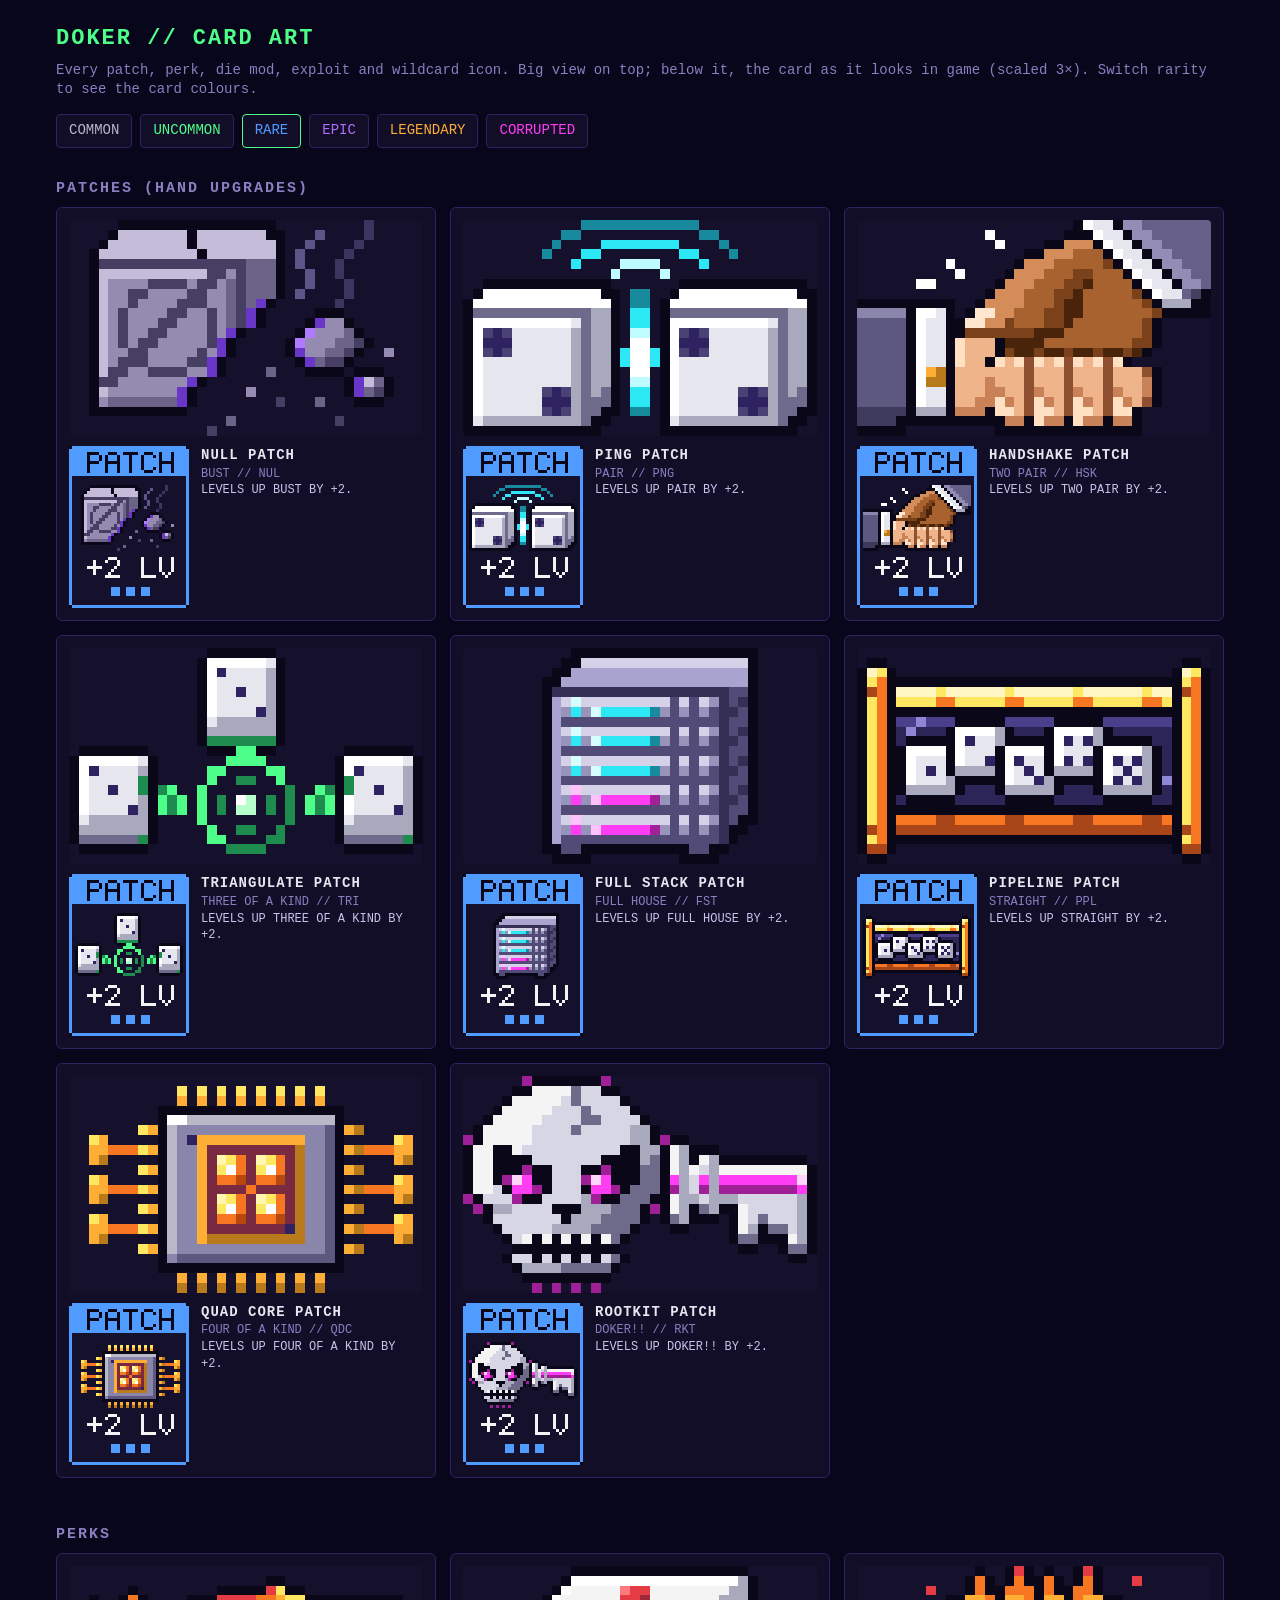
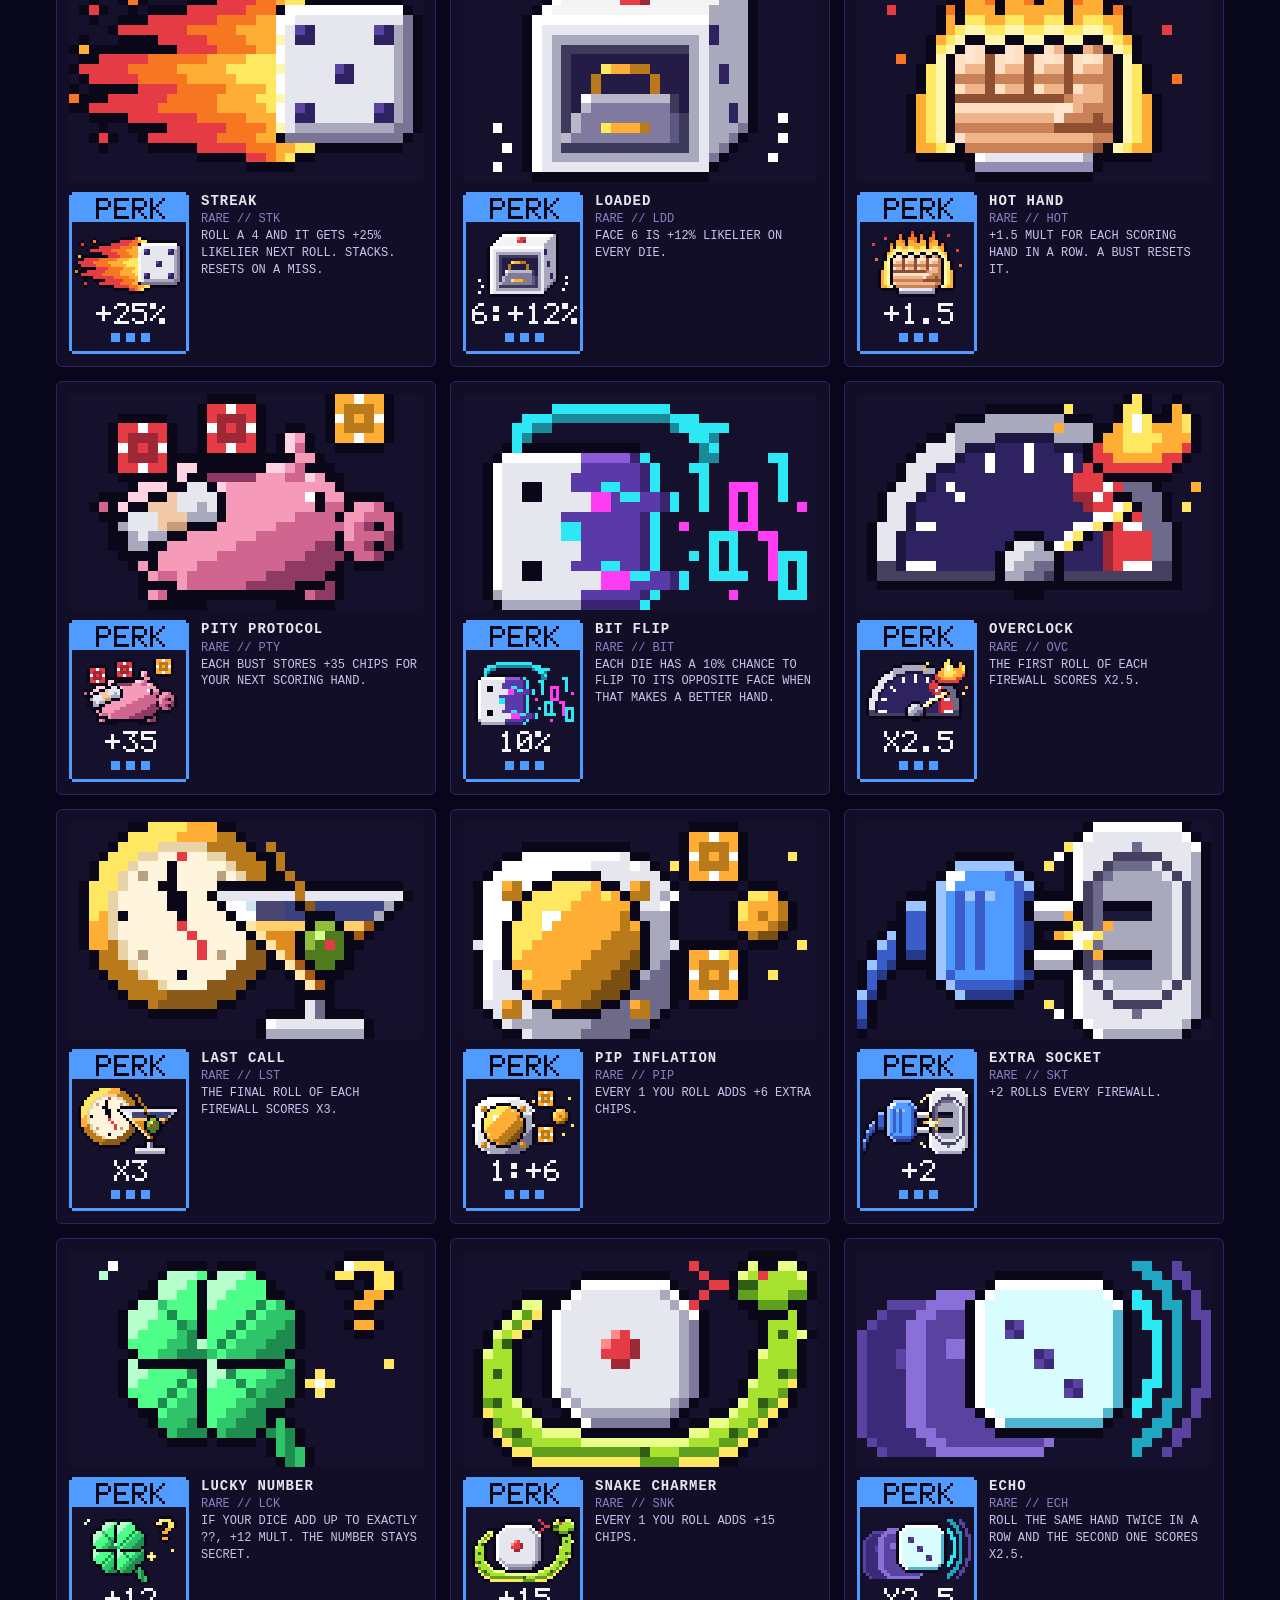
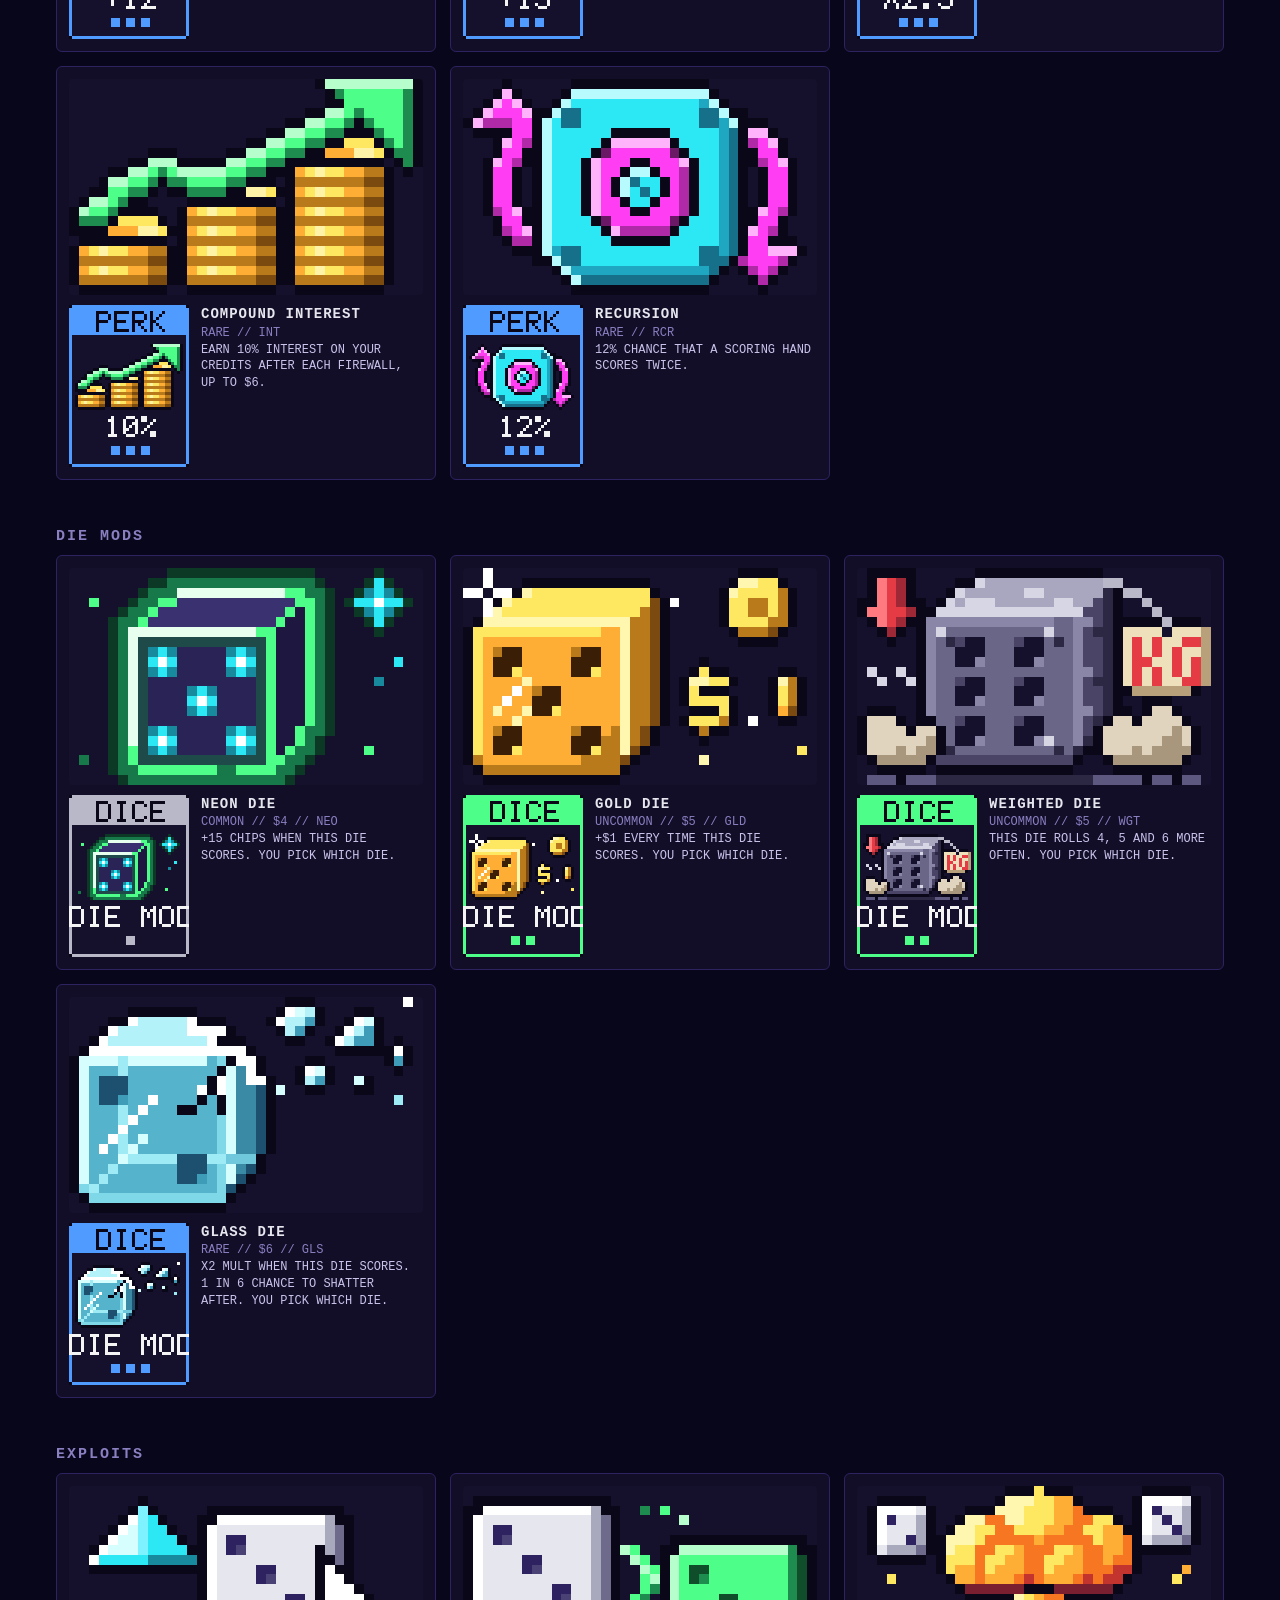
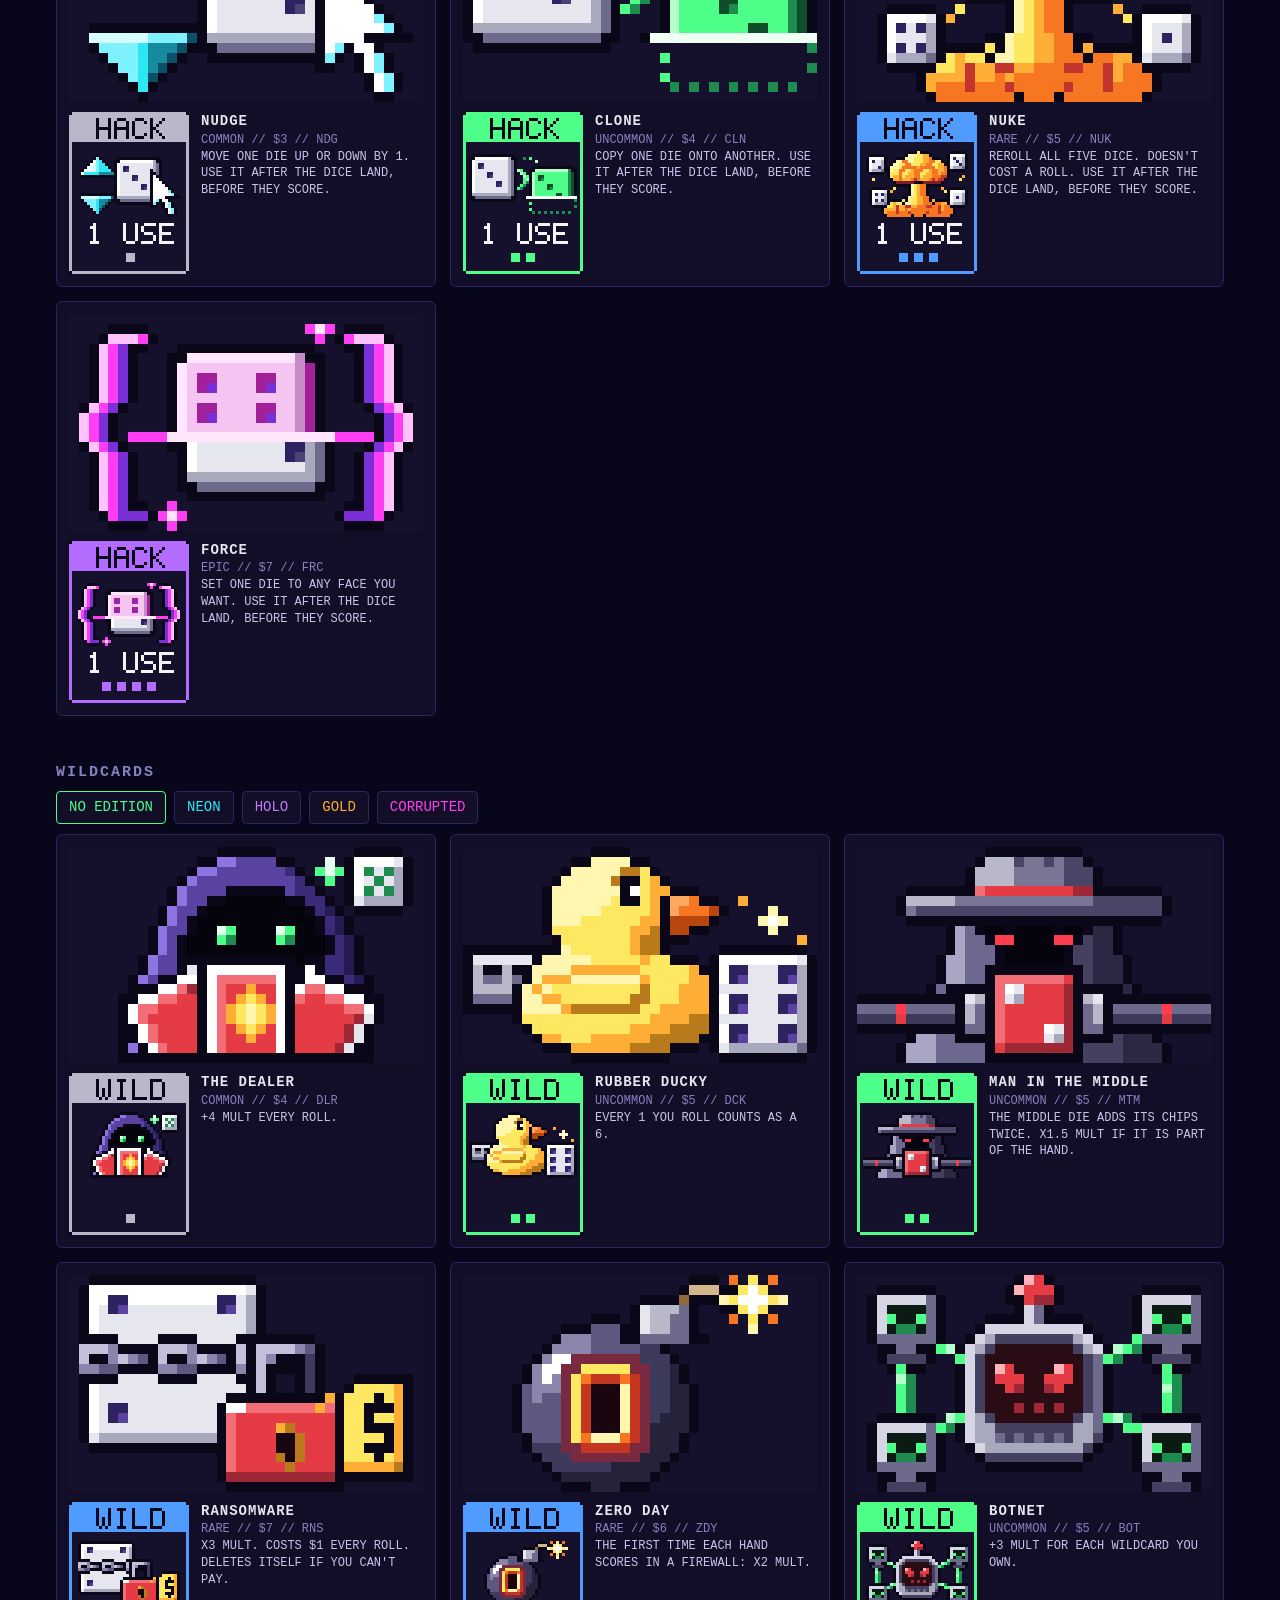
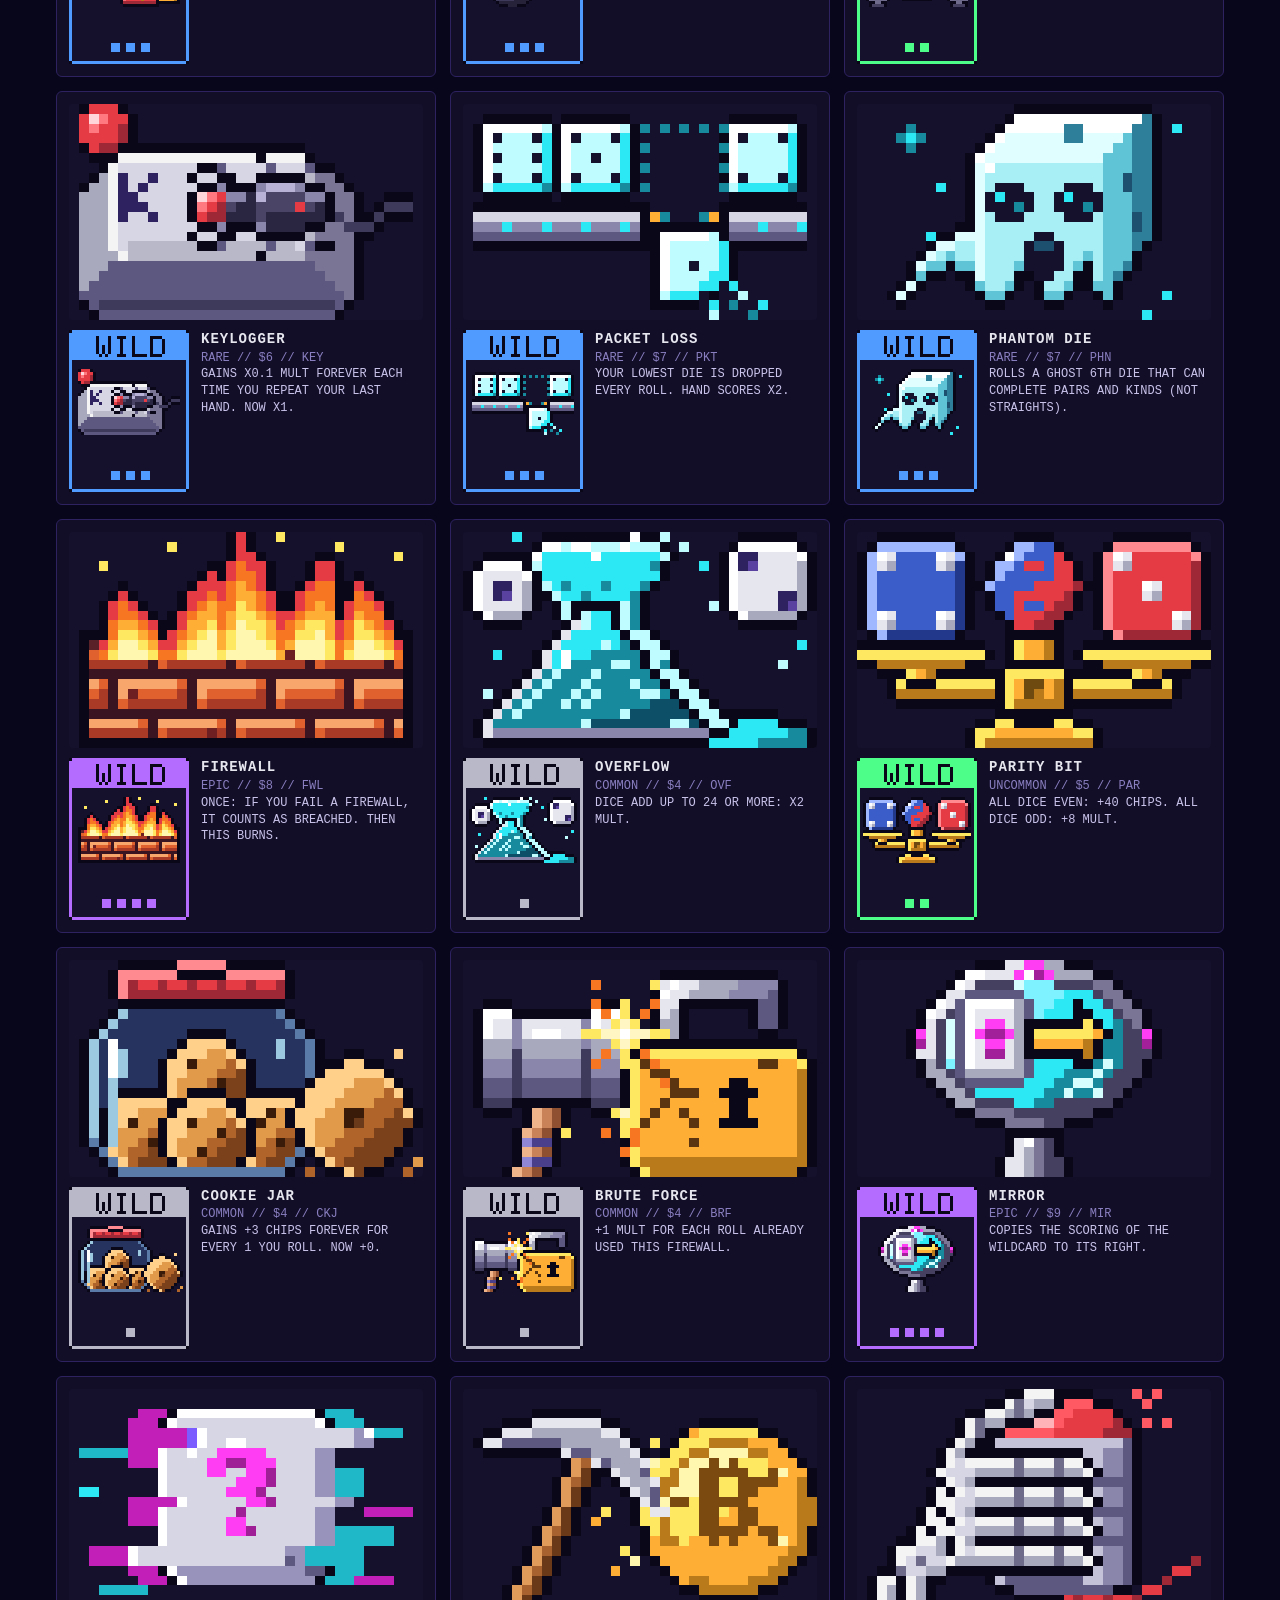
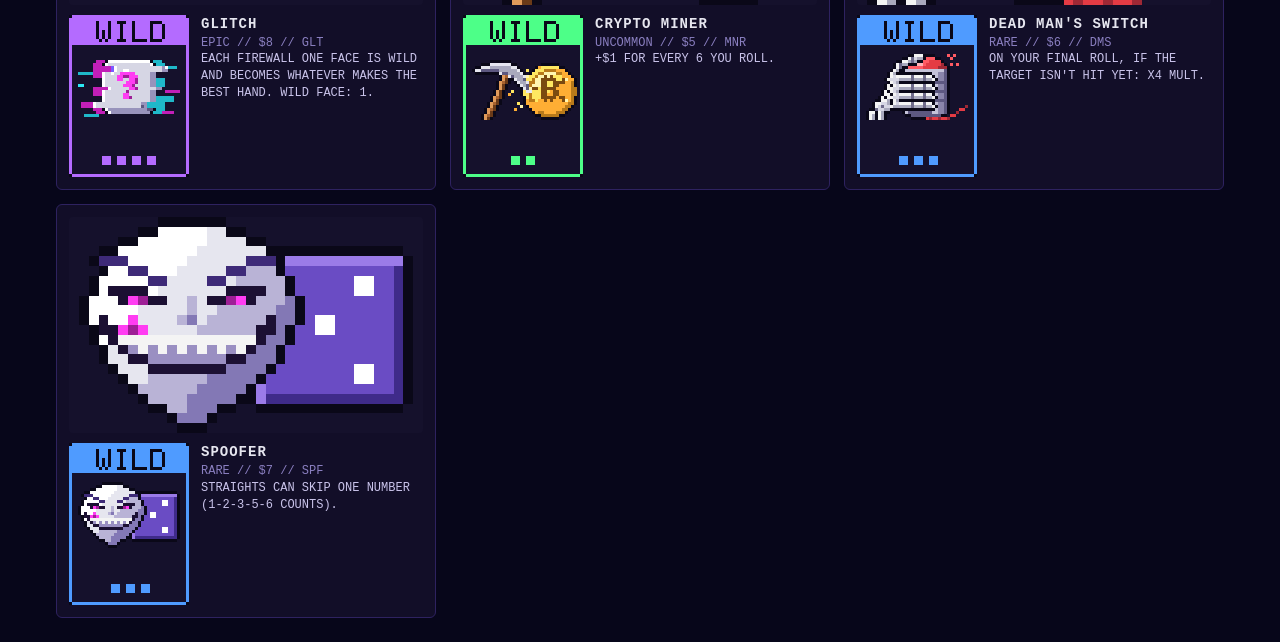
==== commit e0b7b468: "Add die mods: NEON, GOLD, WEIGHTED and GLASS dice Permanent upgrades bolted onto one of your five di" ====
--- a/art-gallery.html
+++ b/art-gallery.html
@@ -29,13 +29,15 @@
 <body>
 <header>
   <h1>DOKER // CARD ART</h1>
-  <p>Every patch, perk, exploit and wildcard icon. Big view on top; below it, the card as it looks in game (scaled 3×). Switch rarity to see the card colours.</p>
+  <p>Every patch, perk, die mod, exploit and wildcard icon. Big view on top; below it, the card as it looks in game (scaled 3×). Switch rarity to see the card colours.</p>
   <div class="bar" id="rar"></div>
 </header>
 <h2>PATCHES (HAND UPGRADES)</h2>
 <div class="grid" id="patches"></div>
 <h2>PERKS</h2>
 <div class="grid" id="perks"></div>
+<h2>DIE MODS</h2>
+<div class="grid" id="diemods"></div>
 <h2>EXPLOITS</h2>
 <div class="grid" id="exploits"></div>
 <h2>WILDCARDS</h2>
@@ -68,8 +70,8 @@
   t.fillStyle = col; t.fillRect(1, 0, W - 2, H); t.fillRect(0, 1, W, H - 2);
   t.fillStyle = '#15112c'; t.fillRect(1, 1, W - 2, H - 2);
   t.fillStyle = col; t.fillRect(1, 1, W - 2, 9);
-  drawText(t, { perk: 'PERK', wild: 'WILD', exploit: 'HACK', patch: 'PATCH' }[it.kind], W / 2, 2, PAL.ink, { align: 'center' });
-  const art = CARD_ART[it.kind === 'patch' ? it.key : it.id];
+  drawText(t, { perk: 'PERK', wild: 'WILD', exploit: 'HACK', patch: 'PATCH', diemod: 'DICE' }[it.kind], W / 2, 2, PAL.ink, { align: 'center' });
+  const art = CARD_ART[artKey(it)];
   if (art) t.drawImage(art, Math.round((W - art.width) / 2), 11 + Math.max(0, Math.floor((H - 27 - art.height) / 2)));
   else drawText(t, itemCode(it), W / 2, H / 2 - 8, col, { align: 'center', scale: 2 });
   const label = itemShort(it);
@@ -83,7 +85,7 @@
 }
 
 function tile(it, title, sub, desc) {
-  const art = CARD_ART[it.kind === 'patch' ? it.key : it.id];
+  const art = CARD_ART[artKey(it)];
   const el = document.createElement('div'); el.className = 'tile';
   const row = document.createElement('div'); row.className = 'row';
   const txt = document.createElement('div');
@@ -102,6 +104,11 @@
   for (const key of Object.keys(HANDS)) {
     const it = makePatch(key, rarity);
     P.appendChild(tile(it, HANDS[key].proto + ' PATCH', HANDS[key].name + ' // ' + PATCH_CODE[key], itemDesc(it, true)));
+  }
+  const DM = document.getElementById('diemods'); DM.innerHTML = '';
+  for (const id of DIEMOD_IDS) {
+    const it = makeDieMod(id);
+    DM.appendChild(tile(it, DIEMOD_DEFS[id].name, RARITY.name[it.rarity] + ' // $' + itemPrice(it) + ' // ' + DIEMOD_DEFS[id].code, itemDesc(it, true)));
   }
   const X = document.getElementById('exploits'); X.innerHTML = '';
   for (const id of EXPLOIT_IDS) {
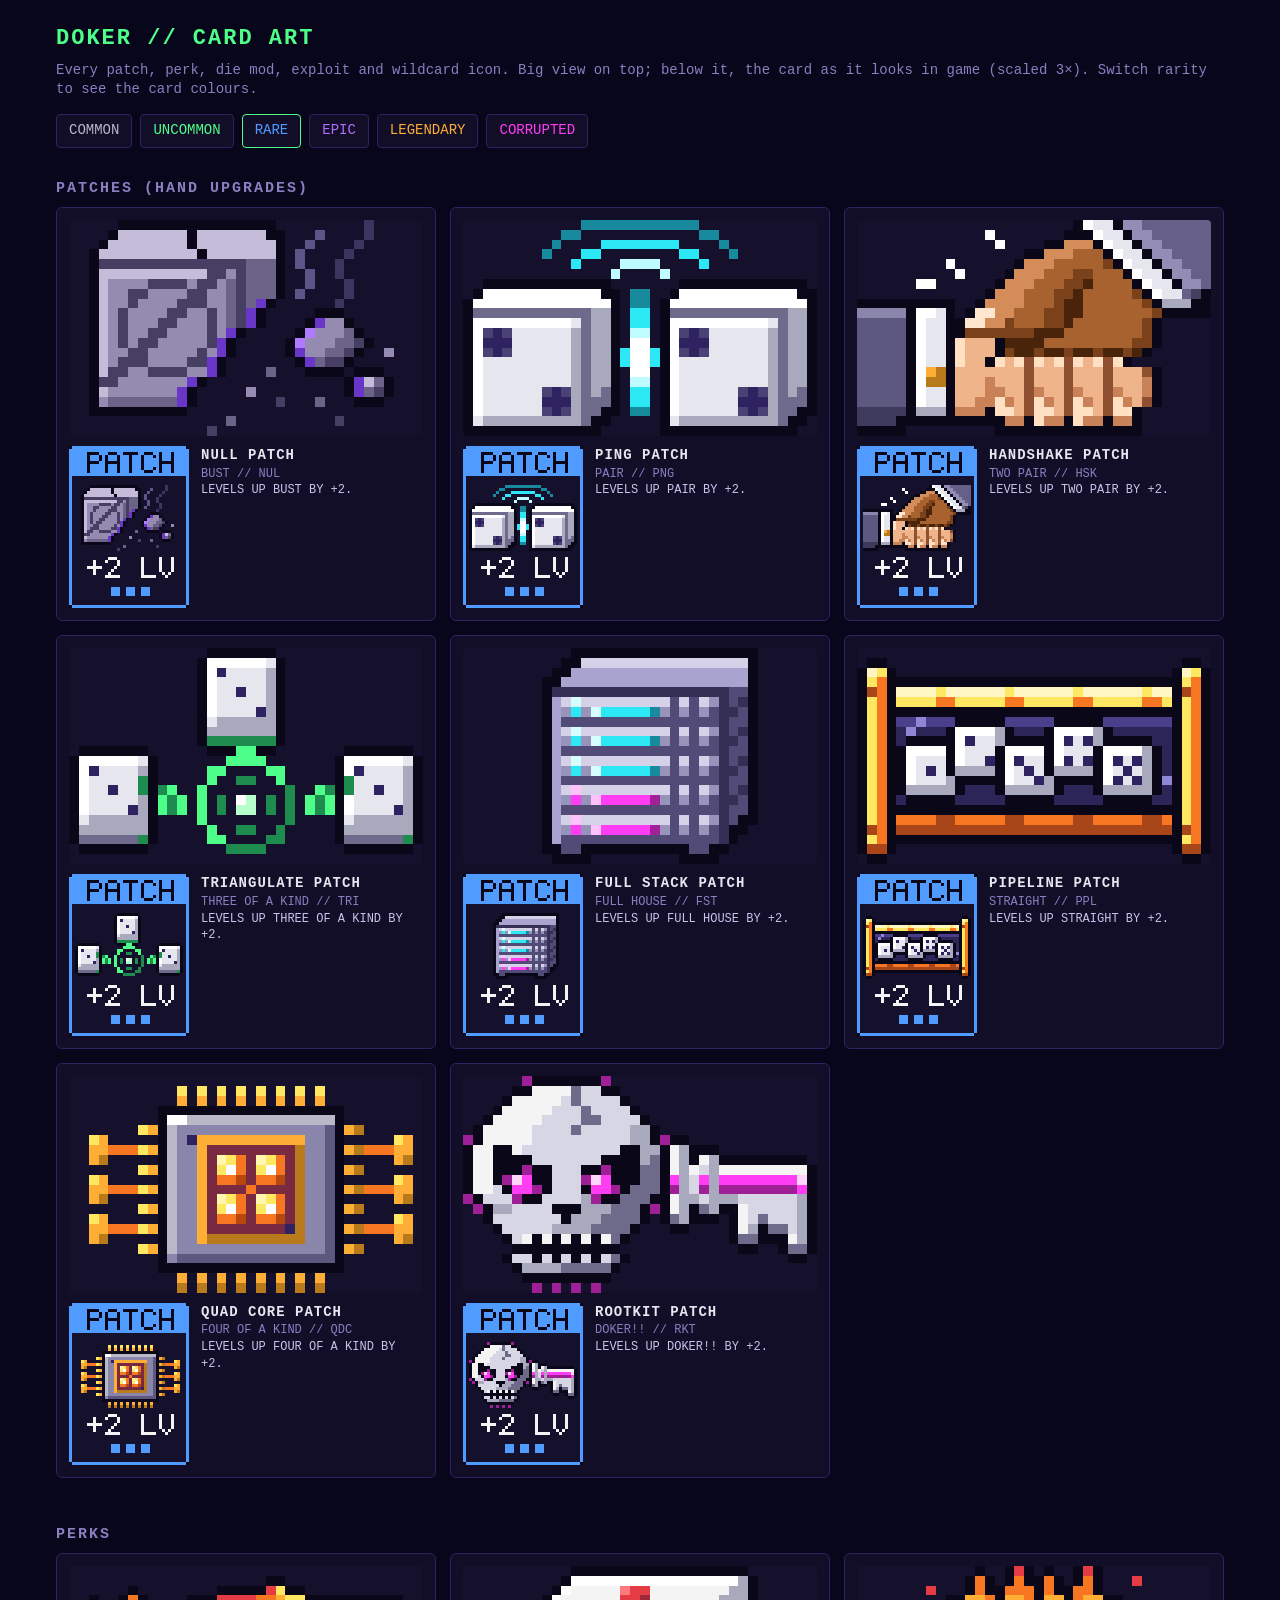
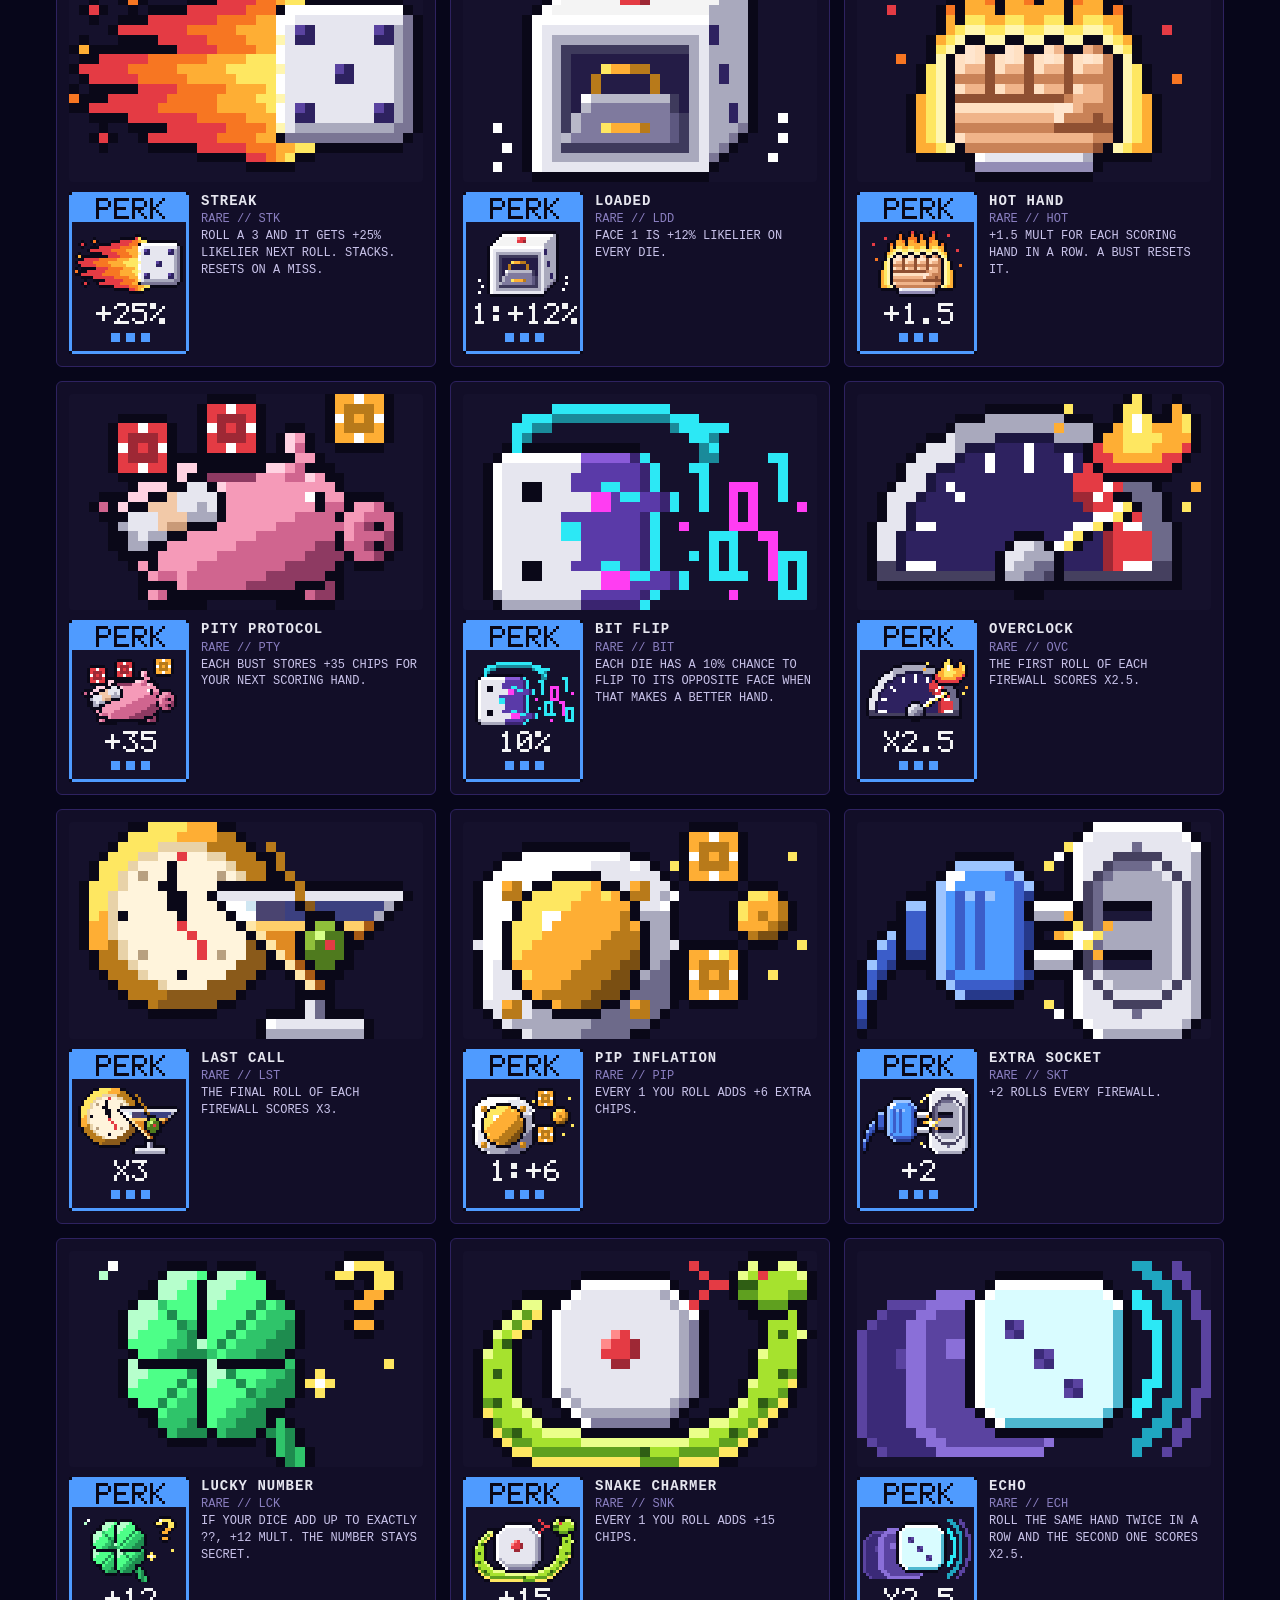
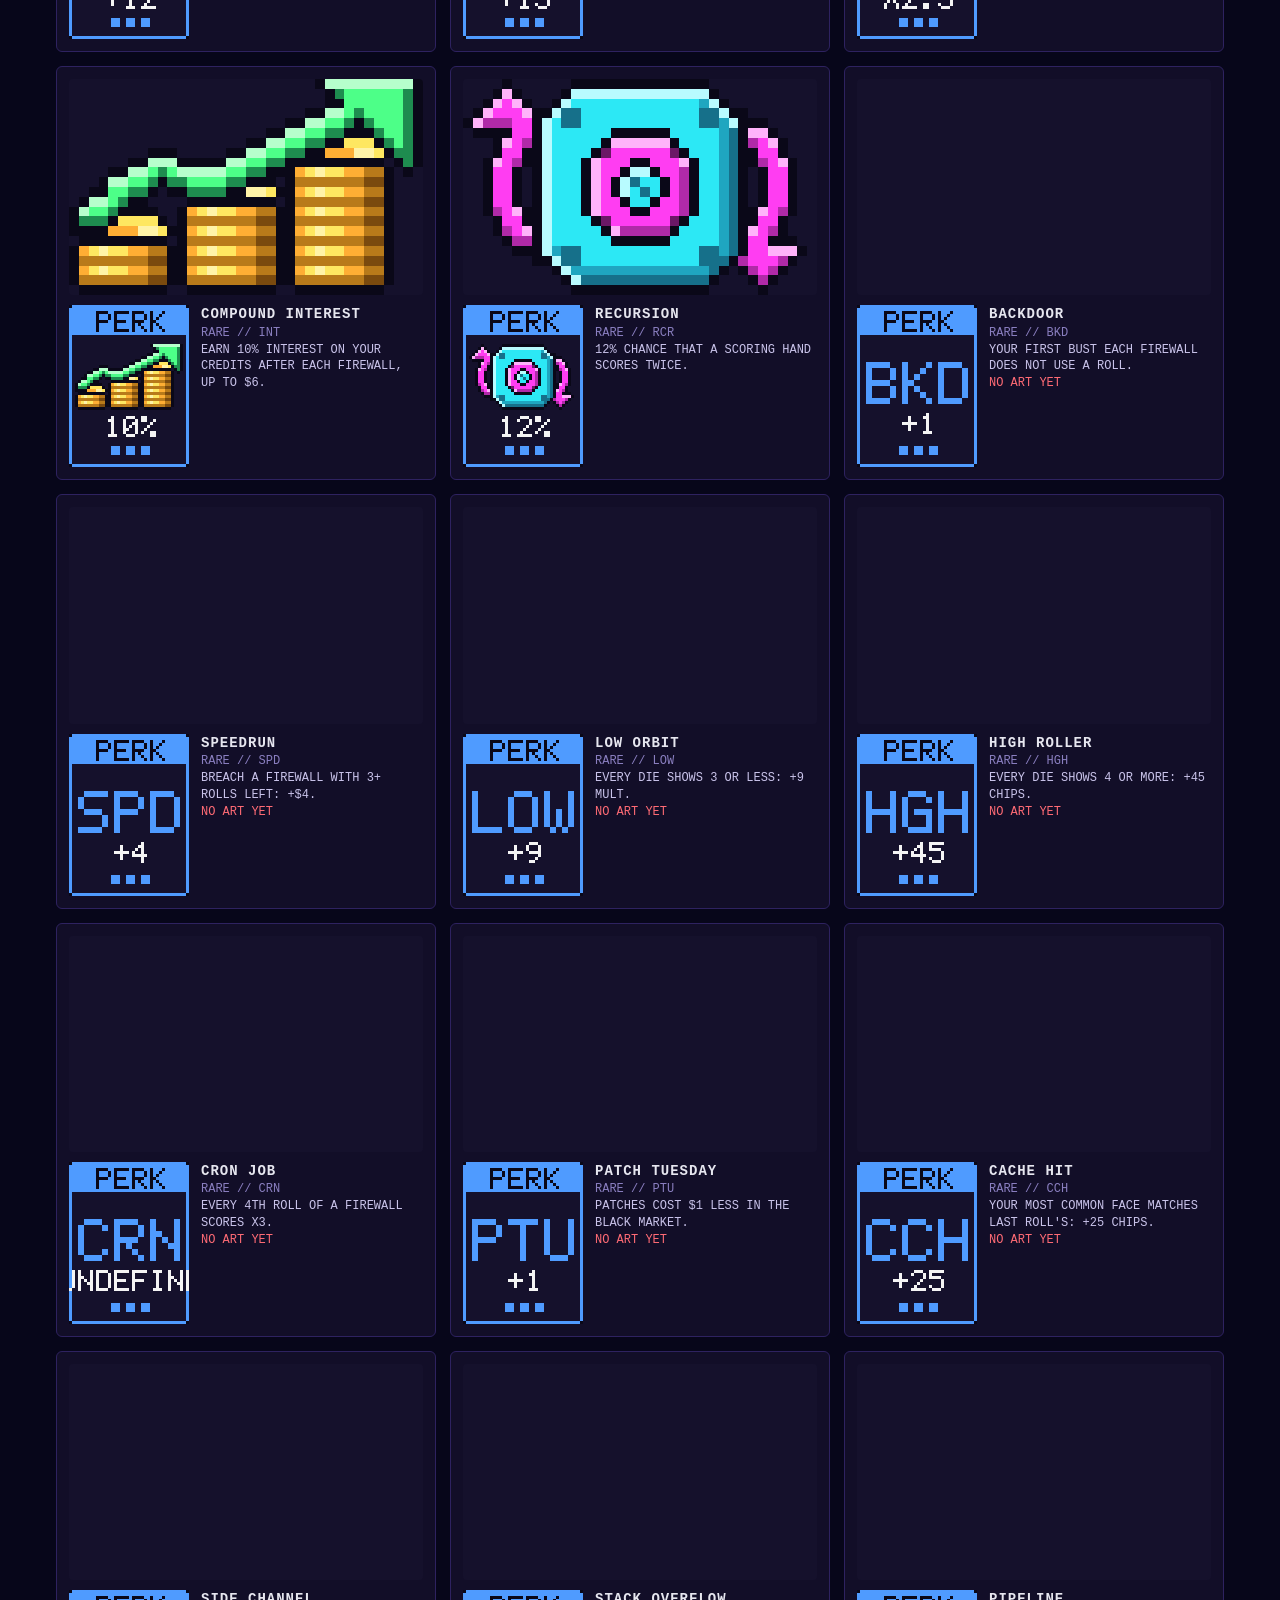
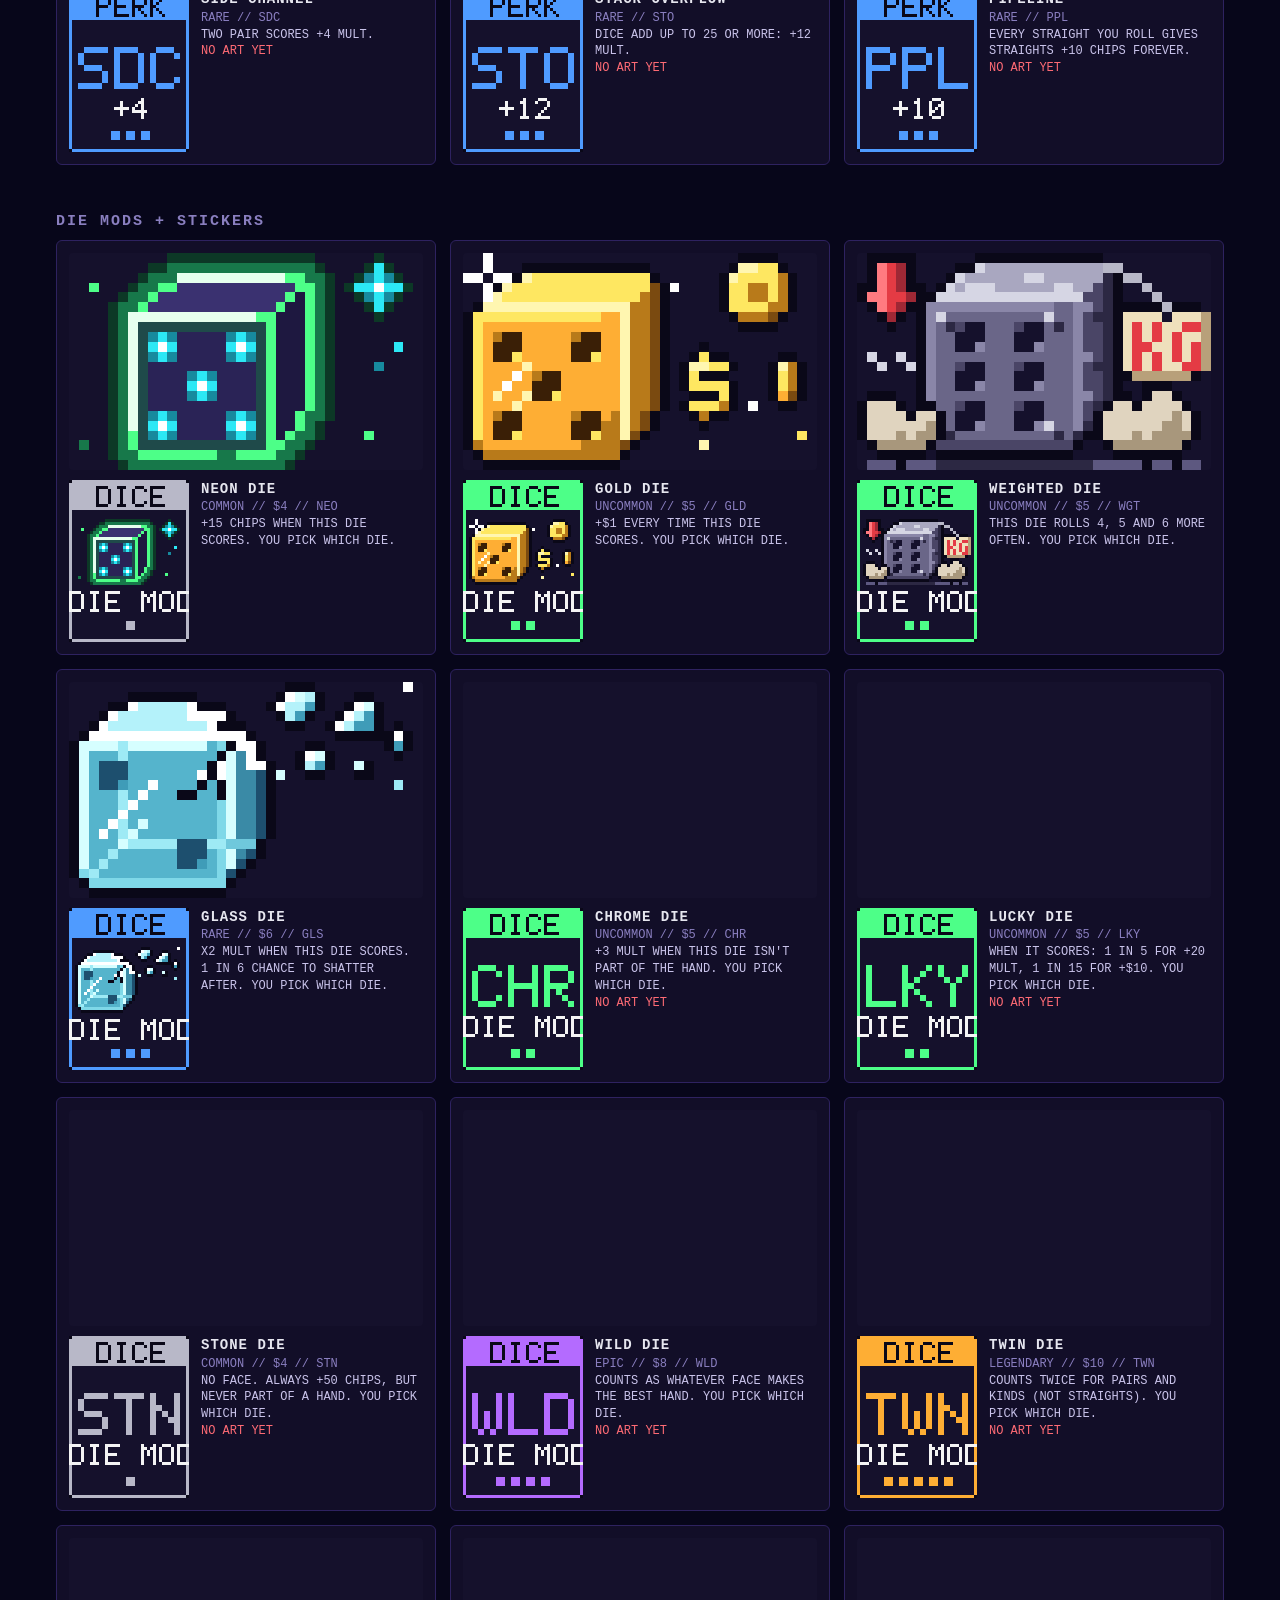
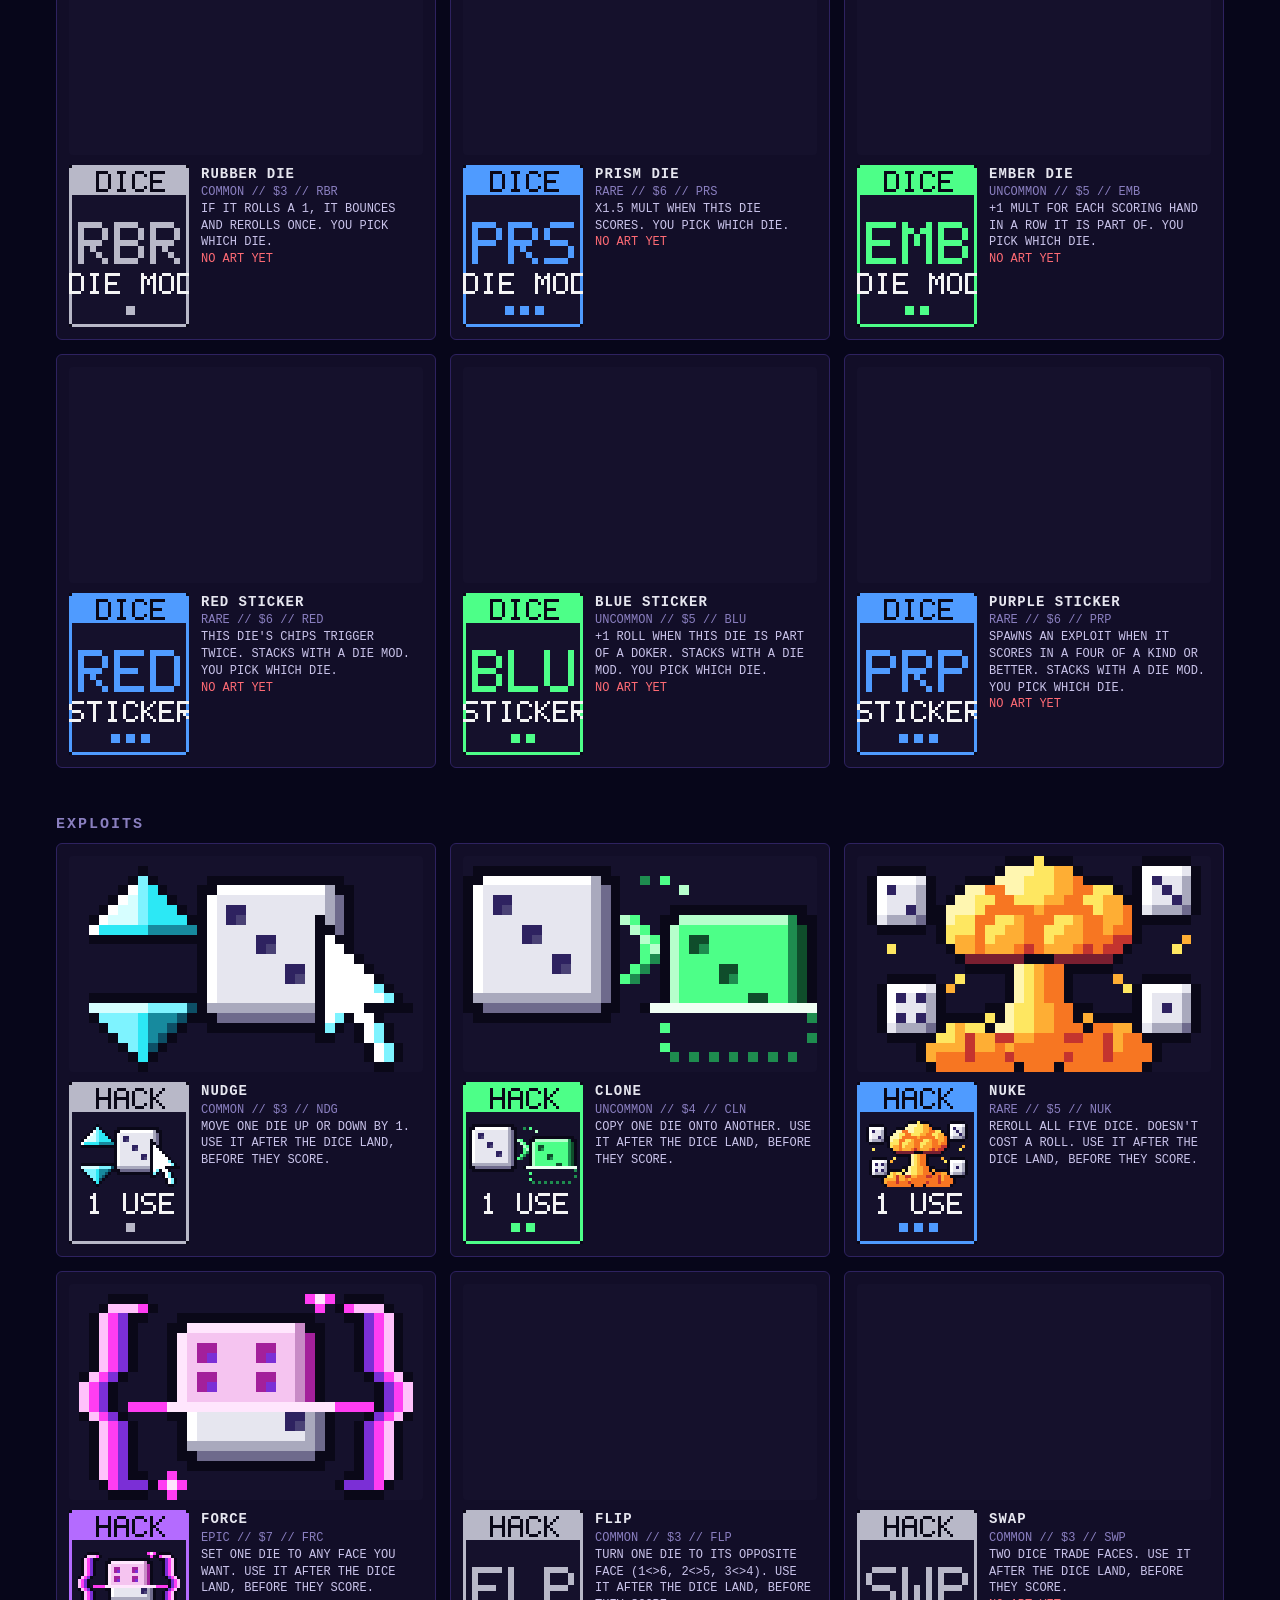
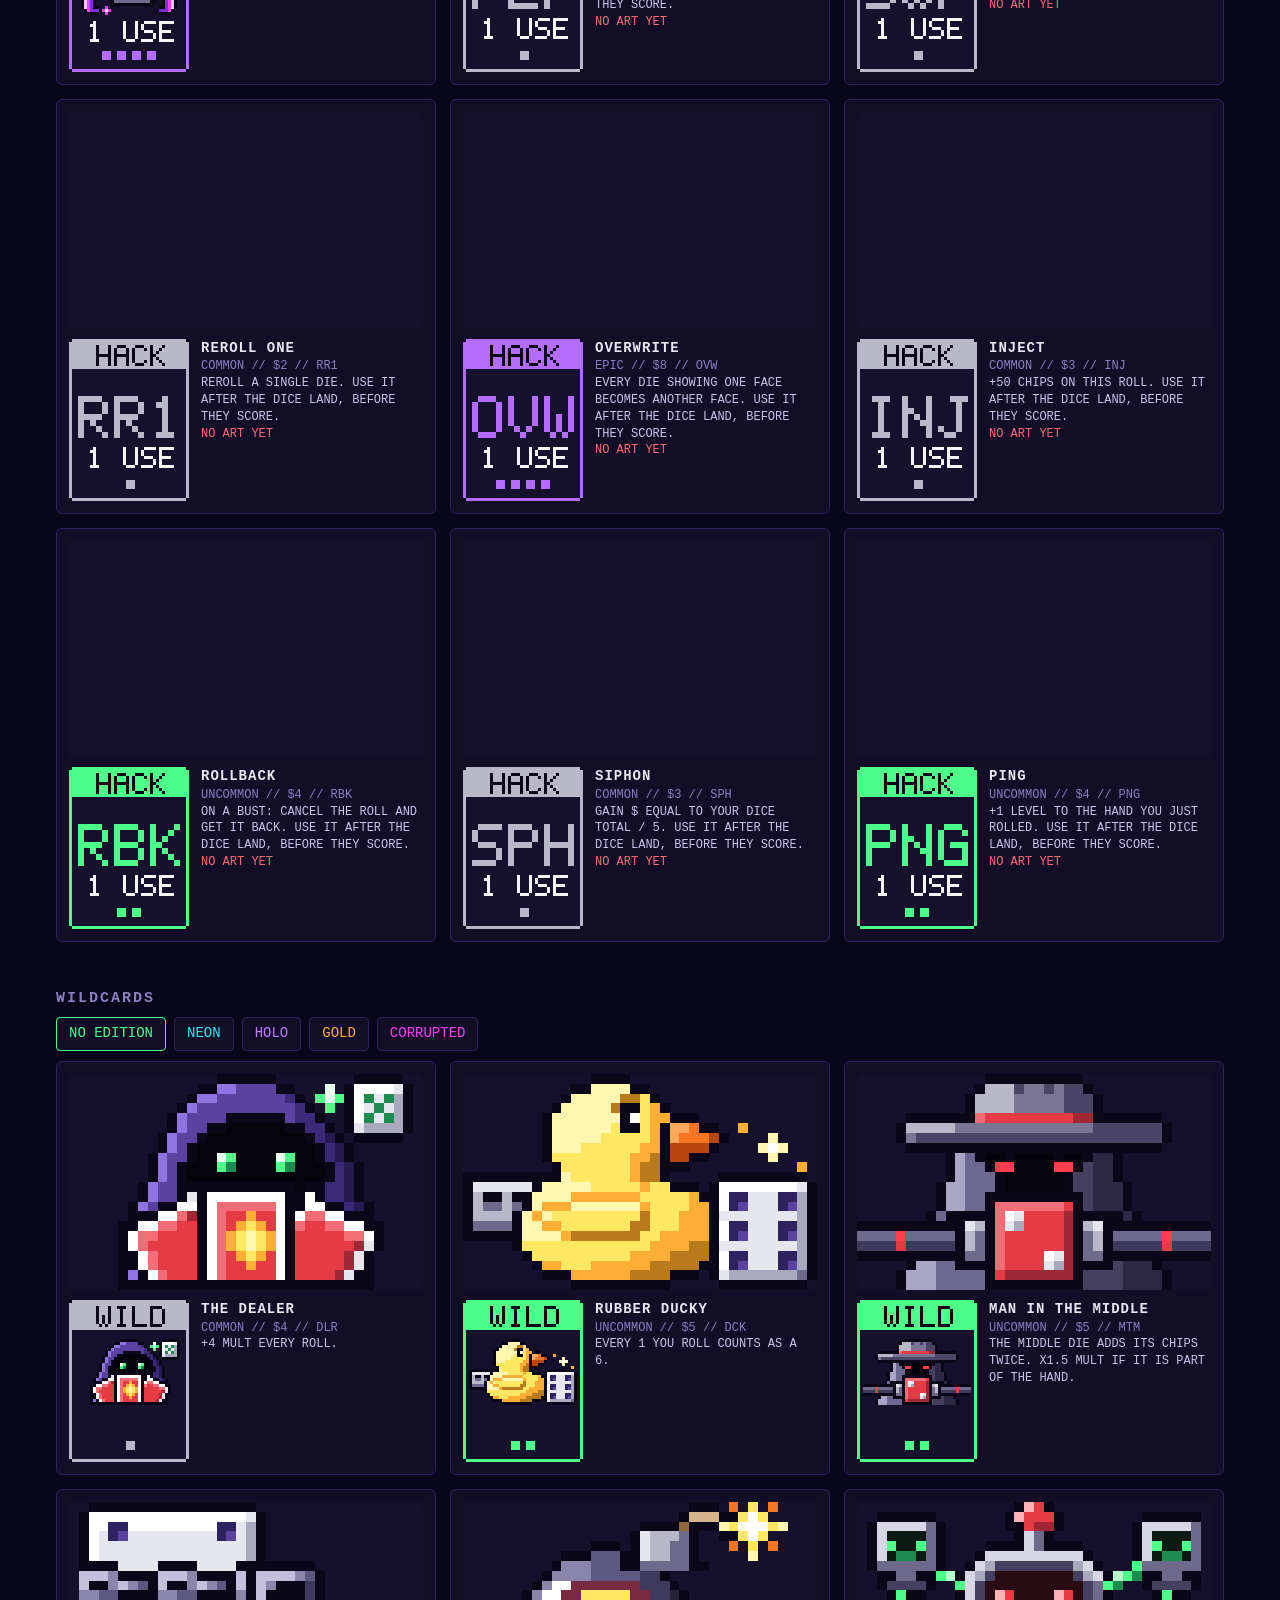
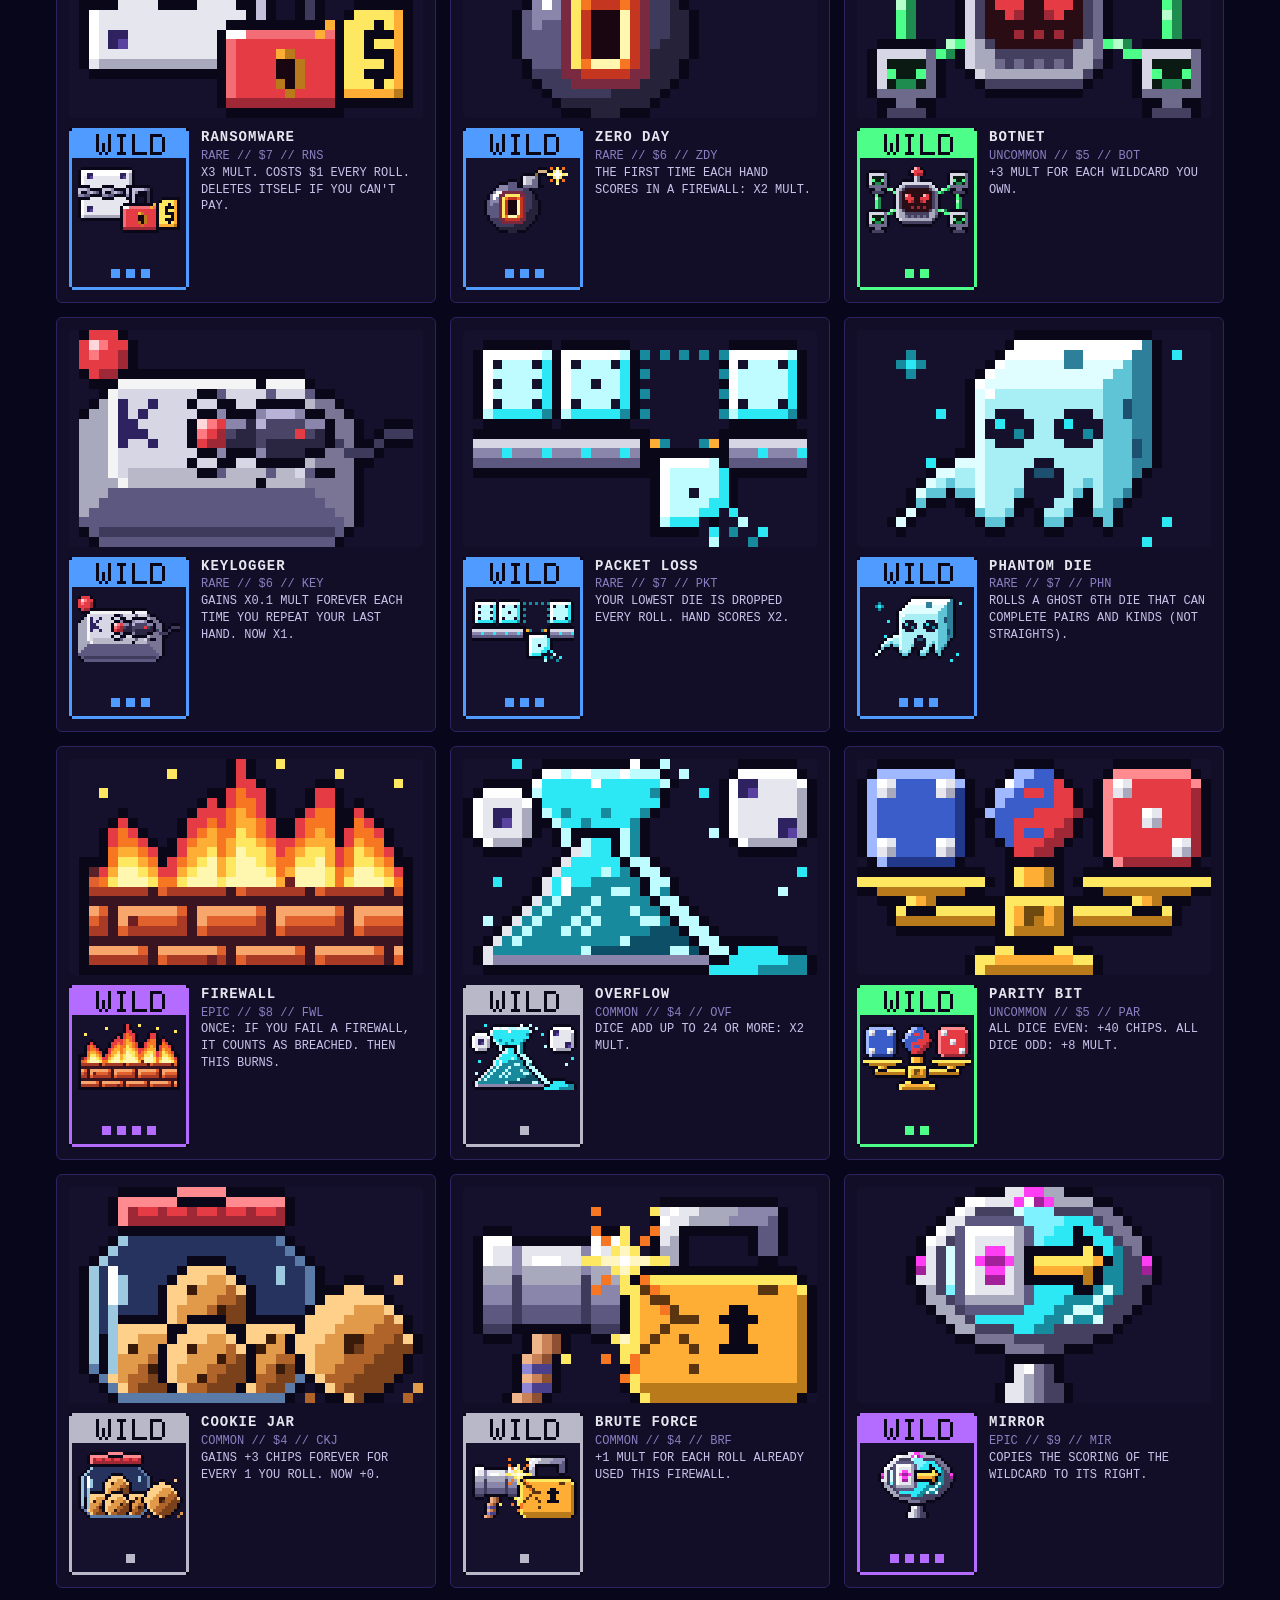
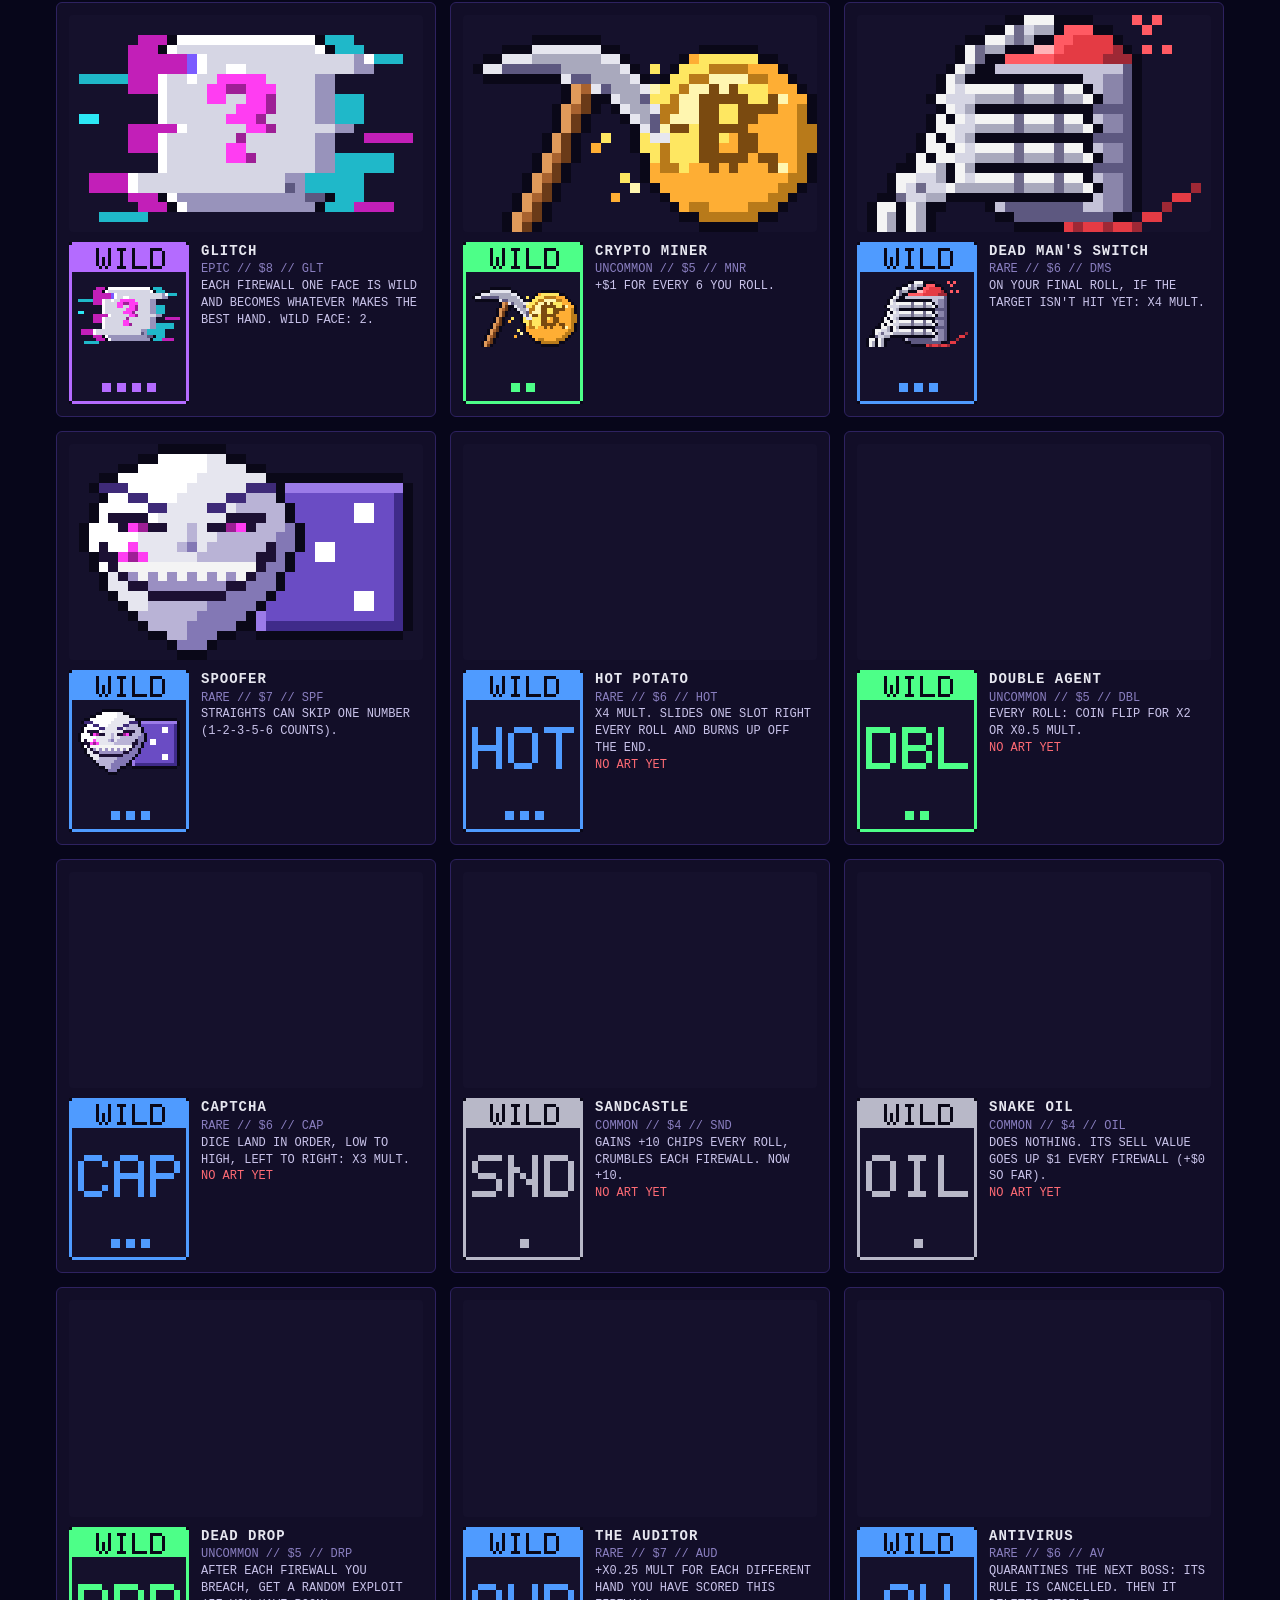
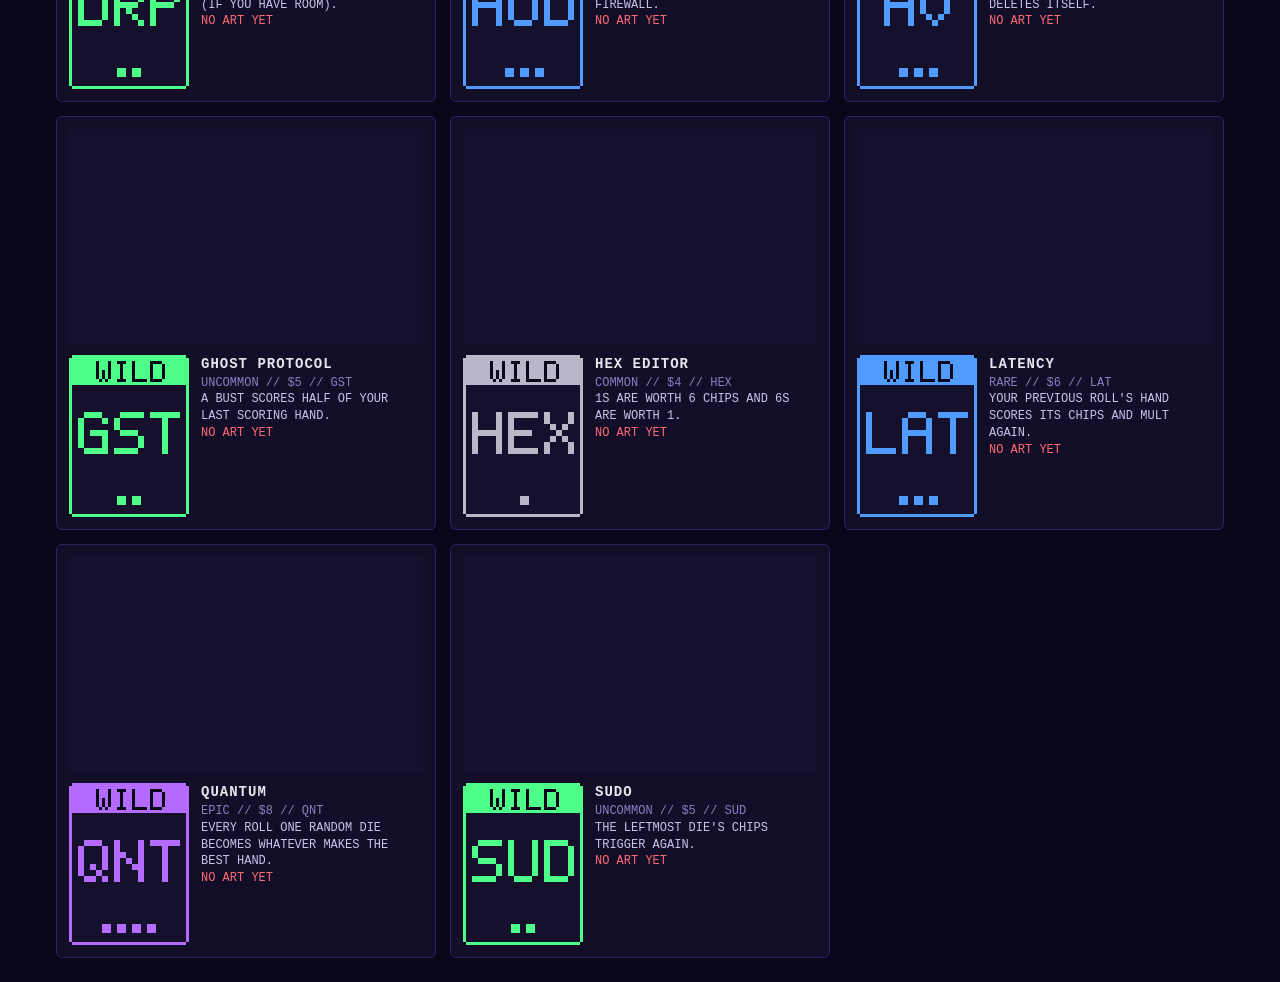
==== commit d4352505: "Content waves 1+2: 8 die mods, stickers, 8 exploits, 10 perks, 13 wildcards Wave 1: CHROME, LUCKY, S" ====
--- a/art-gallery.html
+++ b/art-gallery.html
@@ -36,7 +36,7 @@
 <div class="grid" id="patches"></div>
 <h2>PERKS</h2>
 <div class="grid" id="perks"></div>
-<h2>DIE MODS</h2>
+<h2>DIE MODS + STICKERS</h2>
 <div class="grid" id="diemods"></div>
 <h2>EXPLOITS</h2>
 <div class="grid" id="exploits"></div>
@@ -70,7 +70,7 @@
   t.fillStyle = col; t.fillRect(1, 0, W - 2, H); t.fillRect(0, 1, W, H - 2);
   t.fillStyle = '#15112c'; t.fillRect(1, 1, W - 2, H - 2);
   t.fillStyle = col; t.fillRect(1, 1, W - 2, 9);
-  drawText(t, { perk: 'PERK', wild: 'WILD', exploit: 'HACK', patch: 'PATCH', diemod: 'DICE' }[it.kind], W / 2, 2, PAL.ink, { align: 'center' });
+  drawText(t, { perk: 'PERK', wild: 'WILD', exploit: 'HACK', patch: 'PATCH', diemod: 'DICE', sticker: 'DICE' }[it.kind], W / 2, 2, PAL.ink, { align: 'center' });
   const art = CARD_ART[artKey(it)];
   if (art) t.drawImage(art, Math.round((W - art.width) / 2), 11 + Math.max(0, Math.floor((H - 27 - art.height) / 2)));
   else drawText(t, itemCode(it), W / 2, H / 2 - 8, col, { align: 'center', scale: 2 });
@@ -110,6 +110,10 @@
     const it = makeDieMod(id);
     DM.appendChild(tile(it, DIEMOD_DEFS[id].name, RARITY.name[it.rarity] + ' // $' + itemPrice(it) + ' // ' + DIEMOD_DEFS[id].code, itemDesc(it, true)));
   }
+  for (const id of STICKER_IDS) {
+    const it = makeSticker(id);
+    DM.appendChild(tile(it, STICKER_DEFS[id].name, RARITY.name[it.rarity] + ' // $' + itemPrice(it) + ' // ' + STICKER_DEFS[id].code, itemDesc(it, true)));
+  }
   const X = document.getElementById('exploits'); X.innerHTML = '';
   for (const id of EXPLOIT_IDS) {
     const it = makeExploit(id);
